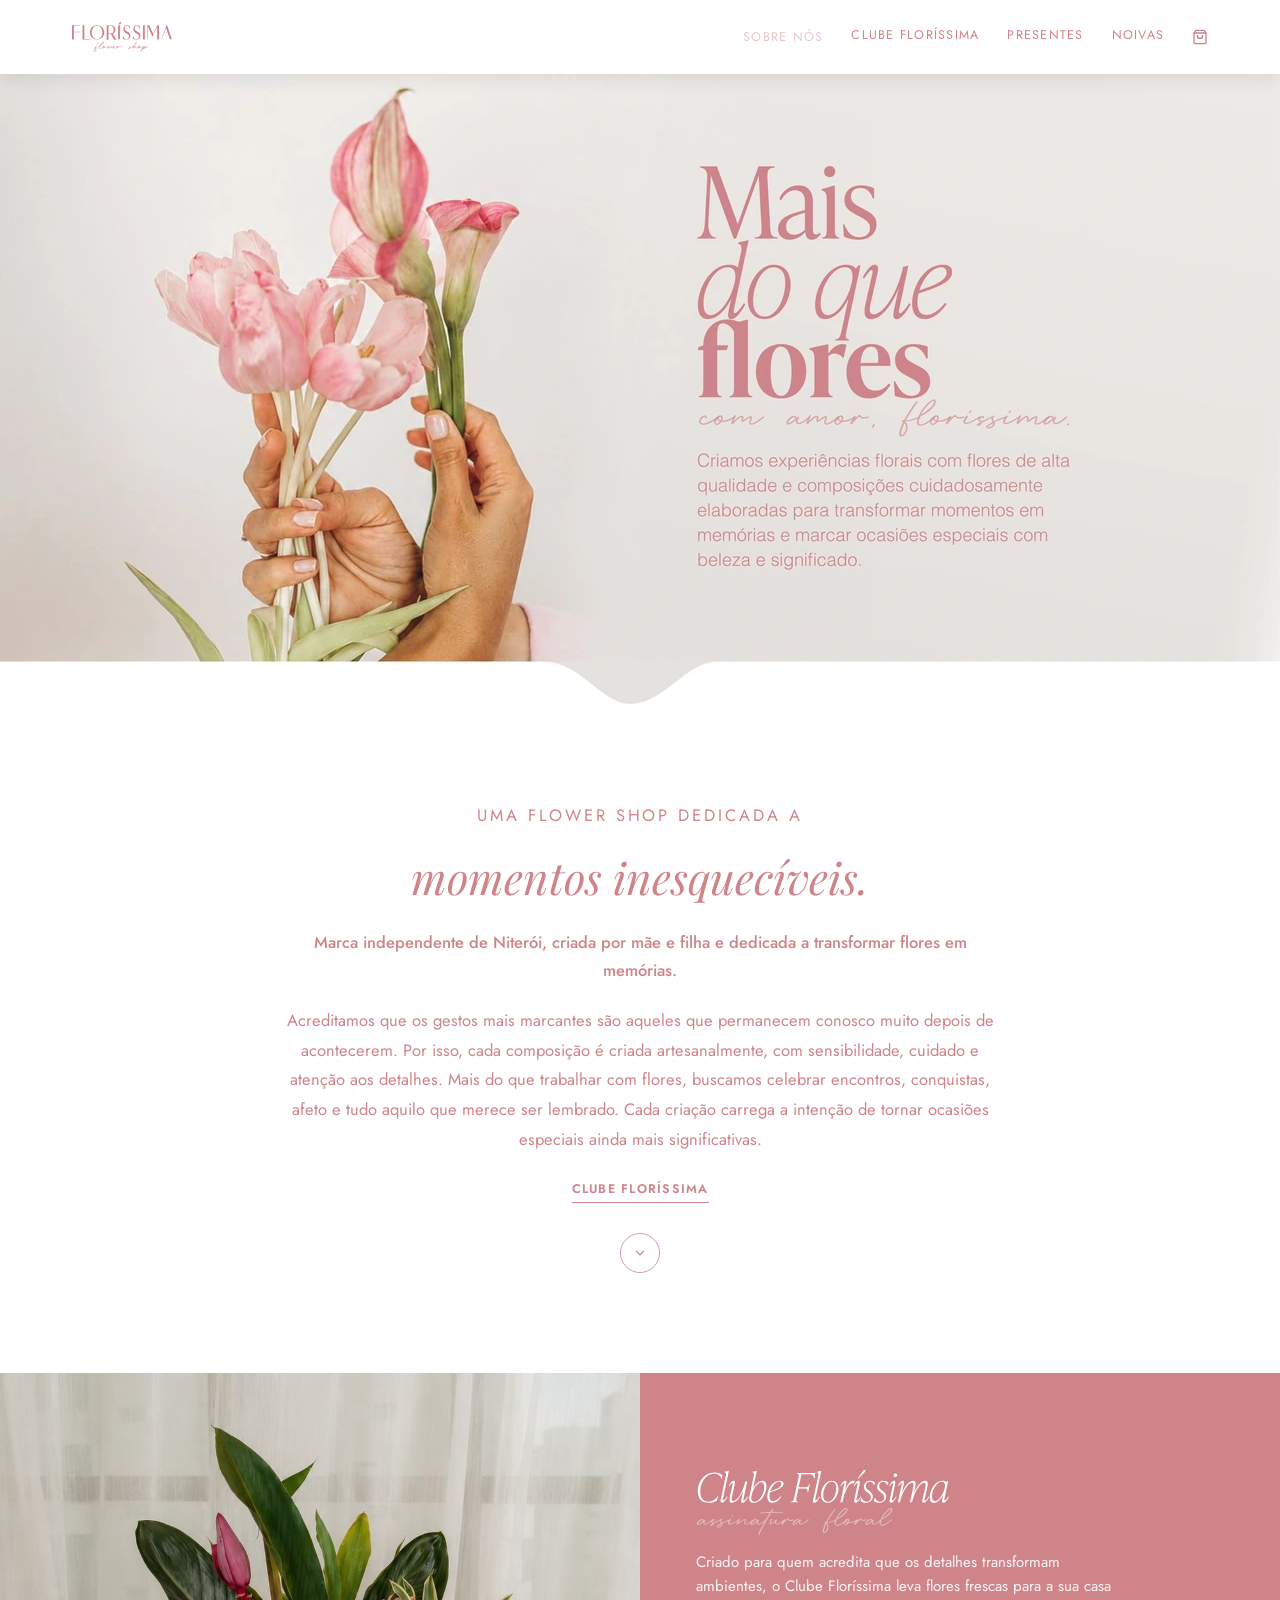
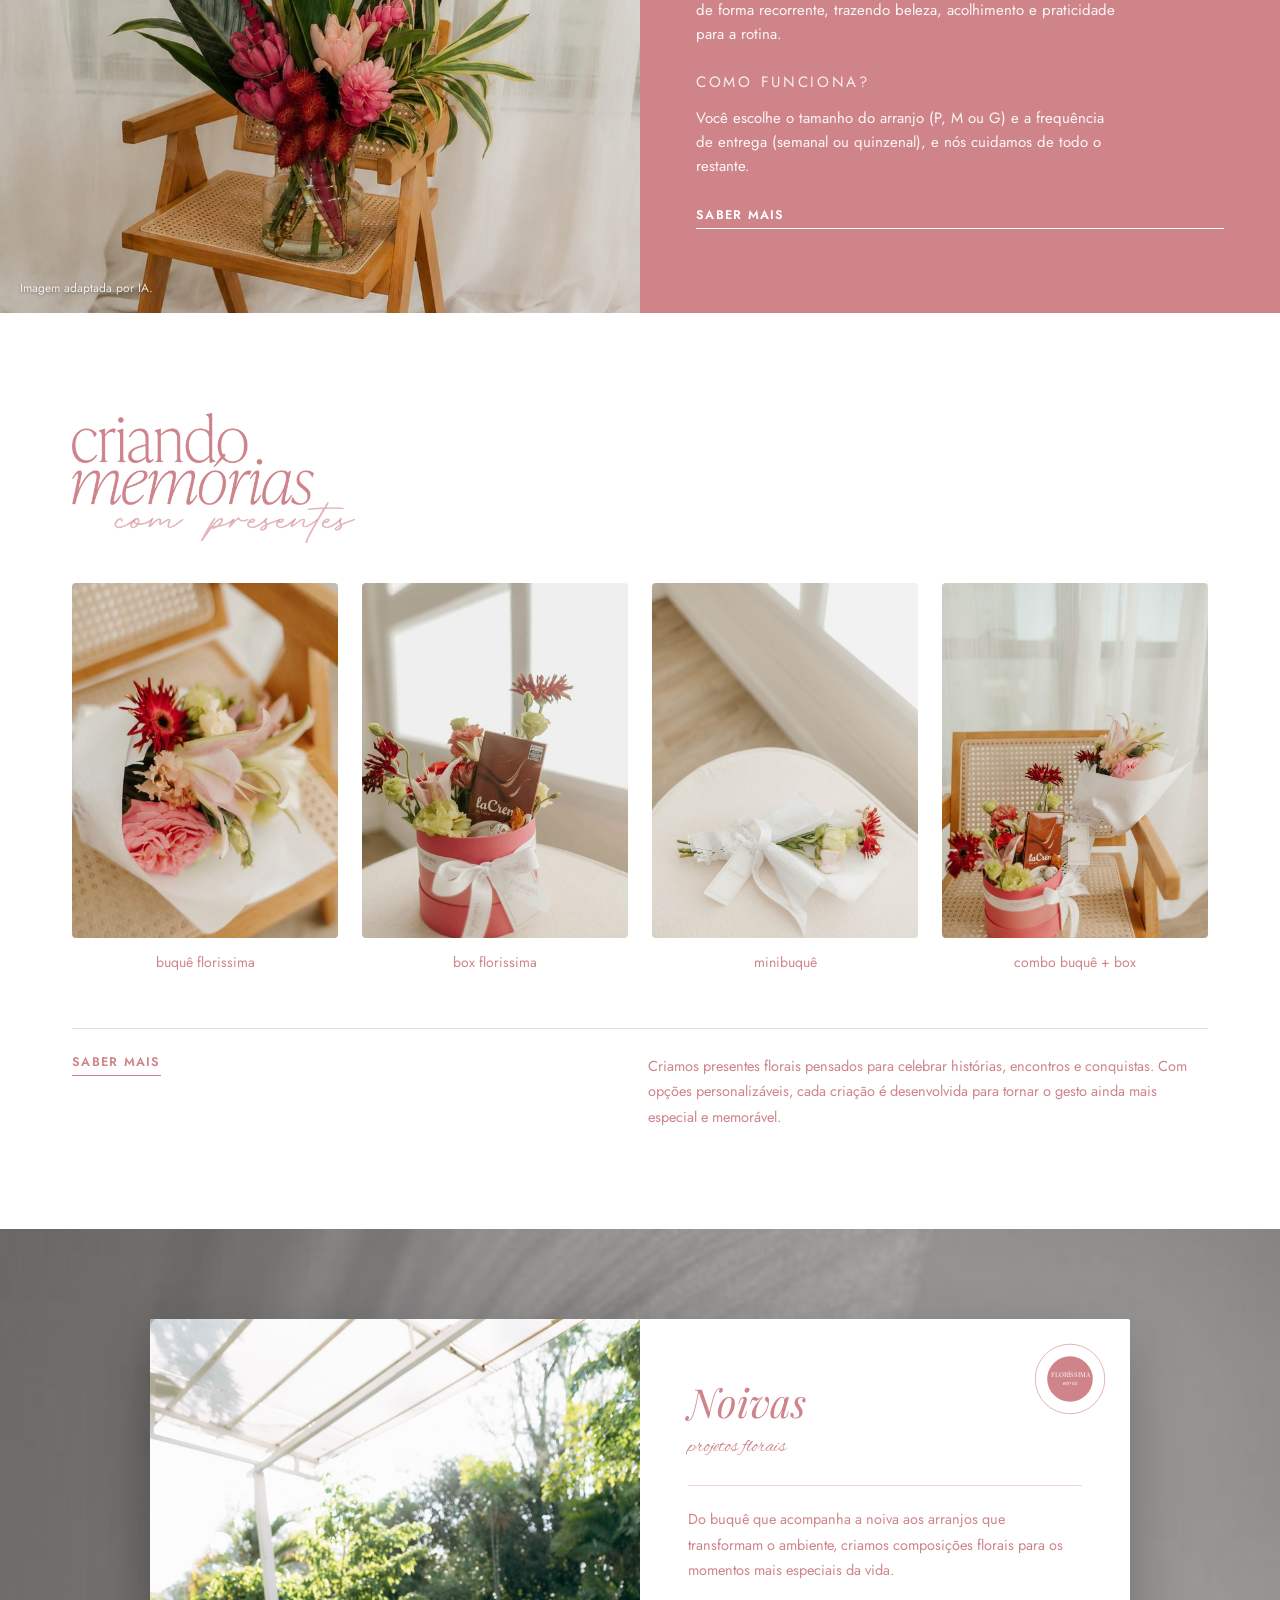
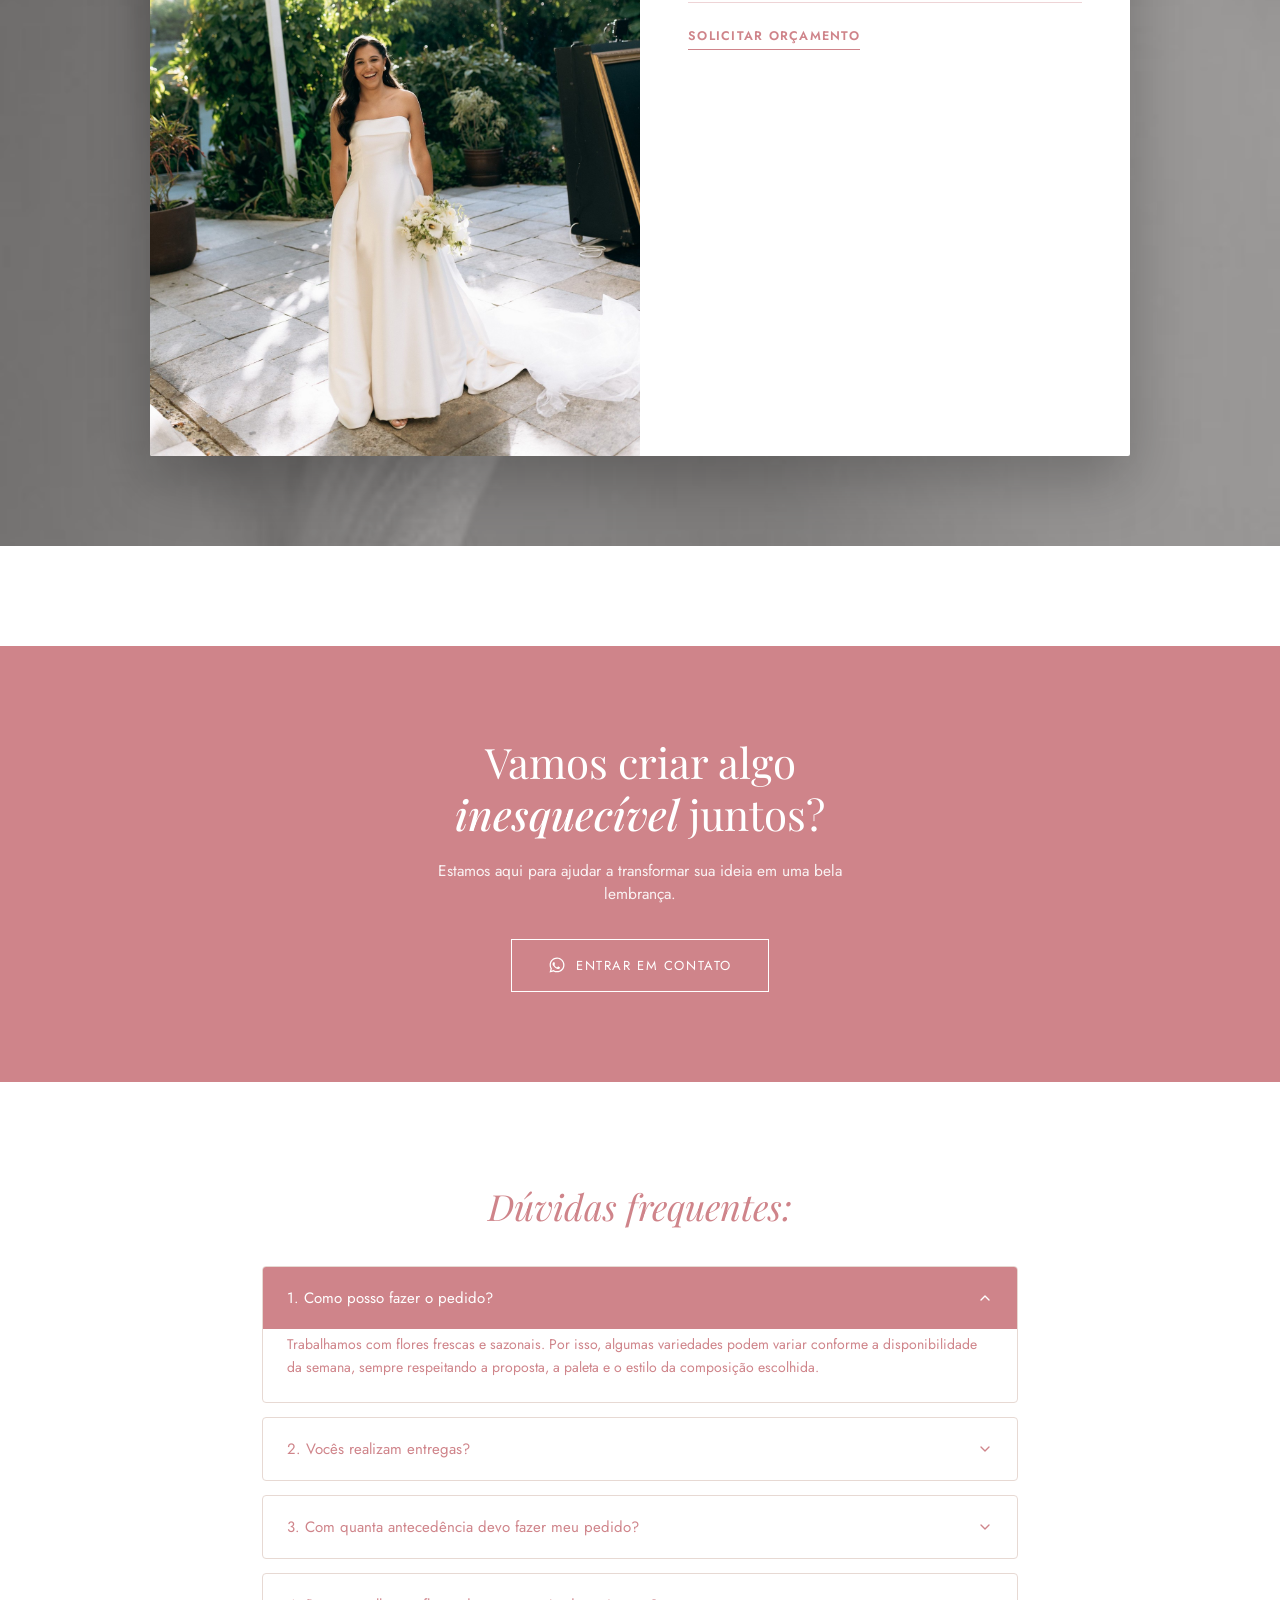
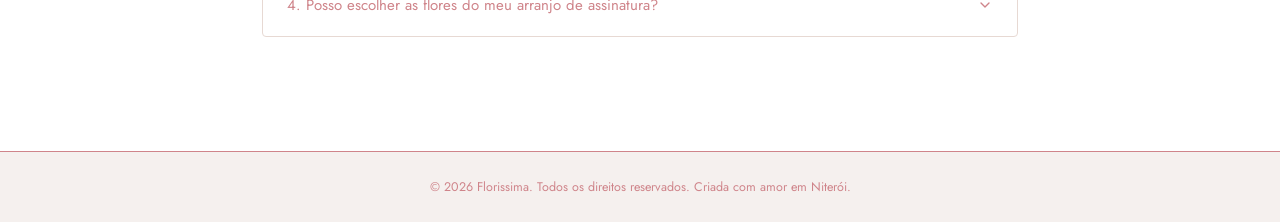
==== index.html @ aac2a4eb "Substitui título "criando memórias com presentes" por imagem Troca o h2 com spans de texto por uma i" ====
<!doctype html>
<html lang="pt-BR">
<head>
<meta charset="UTF-8">
<meta name="viewport" content="width=device-width, initial-scale=1">
<title>Floríssima Flower Shop | Niterói</title>
<meta name="description" content="Floríssima, flower shop de Niterói. Buquês, boxes, assinatura de flores (Clube Floríssima) e projetos florais para noivas.">
<link rel="preconnect" href="https://fonts.googleapis.com">
<link rel="preconnect" href="https://fonts.gstatic.com" crossorigin>
<link href="https://fonts.googleapis.com/css2?family=Playfair+Display:ital,wght@0,400;0,500;0,700;1,400;1,500&family=Alex+Brush&family=Jost:wght@300;400;500;600&display=swap" rel="stylesheet">
<link rel="stylesheet" href="/style.css">
<link rel="preload" as="image" fetchpriority="high" href="/presentes/img/hero-1920.jpg" imagesrcset="/presentes/img/hero-640.webp 640w, /presentes/img/hero-960.webp 960w, /presentes/img/hero-1280.webp 1280w, /presentes/img/hero-1920.webp 1920w, /presentes/img/hero-2560.webp 2560w, /presentes/img/hero-3200.webp 3200w" imagesizes="100vw" type="image/webp">
</head>
<body>

<header class="site">
  <div class="header-inner">
    <a href="/" class="logo">
      <img src="/presentes/img/logo.svg" alt="Floríssima flower shop">
    </a>
    <nav class="main">
      <a href="#" class="disabled" title="Em breve">SOBRE NÓS</a>
      <a href="#clube">CLUBE FLORÍSSIMA</a>
      <a href="/presentes">PRESENTES</a>
      <a href="#noivas">NOIVAS</a>
      <span class="icon bag" aria-hidden="true">
        <svg width="16" height="16" viewBox="0 0 24 24" fill="none" stroke="currentColor" stroke-width="2" stroke-linecap="round" stroke-linejoin="round"><path d="M6 2 3 6v14a2 2 0 0 0 2 2h14a2 2 0 0 0 2-2V6l-3-4Z"/><path d="M3 6h18"/><path d="M16 10a4 4 0 0 1-8 0"/></svg>
      </span>
    </nav>
  </div>
</header>

<section class="hero">
  <picture>
    <source type="image/webp" srcset="/presentes/img/hero-640.webp 640w, /presentes/img/hero-960.webp 960w, /presentes/img/hero-1280.webp 1280w, /presentes/img/hero-1920.webp 1920w, /presentes/img/hero-2560.webp 2560w, /presentes/img/hero-3200.webp 3200w" sizes="100vw">
    <img src="/presentes/img/hero-1920.jpg" srcset="/presentes/img/hero-640.jpg 640w, /presentes/img/hero-960.jpg 960w, /presentes/img/hero-1280.jpg 1280w, /presentes/img/hero-1920.jpg 1920w, /presentes/img/hero-2560.jpg 2560w, /presentes/img/hero-3200.jpg 3200w" sizes="100vw" width="3200" height="1596" fetchpriority="high" alt="Mais do que flores, com amor florissima. Criamos experiências florais com flores de alta qualidade e composições cuidadosamente elaboradas para transformar momentos em memórias e marcar ocasiões especiais com beleza e significado. Mãos segurando um buquê de tulipas e copo-de-leite rosa.">
  </picture>
</section>

<section class="intro">
  <p class="eyebrow">UMA FLOWER SHOP DEDICADA A</p>
  <h2 class="script-heading">momentos inesquecíveis.</h2>
  <p class="lead">Marca independente de Niterói, criada por mãe e filha e dedicada a transformar flores em memórias.</p>
  <p>Acreditamos que os gestos mais marcantes são aqueles que permanecem conosco muito depois de acontecerem. Por isso, cada composição é criada artesanalmente, com sensibilidade, cuidado e atenção aos detalhes. Mais do que trabalhar com flores, buscamos celebrar encontros, conquistas, afeto e tudo aquilo que merece ser lembrado. Cada criação carrega a intenção de tornar ocasiões especiais ainda mais significativas.</p>
  <a href="#clube" class="text-link">CLUBE FLORÍSSIMA</a>
  <a href="#clube" class="scroll-hint" aria-label="Ir para o Clube Floríssima">
    <svg width="14" height="14" viewBox="0 0 24 24" fill="none" stroke="currentColor" stroke-width="2" stroke-linecap="round" stroke-linejoin="round"><path d="M6 9l6 6 6-6"/></svg>
  </a>
</section>

<section class="clube" id="clube">
  <div class="clube-photo">
    <img src="/img/clube-florissima.jpg" alt="Arranjo tropical de flores sobre uma cadeira de madeira, com cortina branca ao fundo">
    <span class="ai-note">Imagem adaptada por IA.</span>
  </div>
  <div class="clube-copy">
    <img class="tag-img" src="/img/assinatura-floral.svg" alt="Clube Floríssima">
    <p>Criado para quem acredita que os detalhes transformam ambientes, o Clube Floríssima leva flores frescas para a sua casa de forma recorrente, trazendo beleza, acolhimento e praticidade para a rotina.</p>

    <p class="eyebrow light">COMO FUNCIONA?</p>
    <p>Você escolhe o tamanho do arranjo (P, M ou G) e a frequência de entrega (semanal ou quinzenal), e nós cuidamos de todo o restante.</p>
    <a class="text-link light" target="_blank" rel="noopener" href="https://wa.me/5521975151898?text=Ol%C3%A1%2C%20quero%20saber%20mais%20sobre%20o%20Clube%20Flor%C3%ADssima.">SABER MAIS</a>
  </div>
</section>

<section class="showcase">
  <img class="showcase-heading-img" src="/img/criando-memorias.png" alt="criando memórias com presentes">

  <div class="showcase-grid">
    <a class="showcase-item" href="/presentes">
      <img src="/presentes/img/buque-florissima.jpg" alt="Buquê florissima sendo entregue de mãos">
      <span>buquê florissima</span>
    </a>
    <a class="showcase-item" href="/presentes">
      <img src="/presentes/img/box-doce-amor.jpg" alt="Box florissima com flores e chocolates Cacau Show">
      <span>box florissima</span>
    </a>
    <a class="showcase-item" href="/presentes">
      <img src="/img/minibuque.jpg" alt="Minibuquê florissima sobre poltrona clara">
      <span>minibuquê</span>
    </a>
    <a class="showcase-item" href="/presentes">
      <img src="/img/combo.jpg" alt="Combo buquê e box florissima sobre cadeira de madeira">
      <span>combo buquê + box</span>
    </a>
  </div>

  <div class="showcase-footer">
    <a class="text-link" href="/presentes">SABER MAIS</a>
    <p>Criamos presentes florais pensados para celebrar histórias, encontros e conquistas. Com opções personalizáveis, cada criação é desenvolvida para tornar o gesto ainda mais especial e memorável.</p>
  </div>
</section>

<section class="noivas" id="noivas">
  <div class="noivas-card">
    <div class="noivas-photo">
      <img src="/img/noiva.jpg" alt="Noiva sorrindo em jardim, segurando buquê branco de flores naturais">
    </div>
    <div class="noivas-copy">
      <span class="noivas-badge" aria-hidden="true">
        <svg viewBox="0 0 120 120" width="72" height="72">
          <circle cx="60" cy="60" r="58" fill="none" stroke="currentColor" stroke-width="1"/>
          <circle cx="60" cy="60" r="38" fill="currentColor"/>
          <text x="60" y="57" text-anchor="middle" font-family="'Playfair Display', serif" font-size="11" fill="#fff">FLORÍSSIMA</text>
          <text x="60" y="70" text-anchor="middle" font-family="'Alex Brush', cursive" font-size="12" fill="#fff">noivas</text>
        </svg>
      </span>
      <h3 class="script-heading">Noivas</h3>
      <p class="script-tag">projetos florais</p>
      <hr>
      <p>Do buquê que acompanha a noiva aos arranjos que transformam o ambiente, criamos composições florais para os momentos mais especiais da vida.</p>
      <hr>
      <a class="text-link" target="_blank" rel="noopener" href="https://wa.me/5521975151898?text=Ol%C3%A1%2C%20gostaria%20de%20solicitar%20um%20or%C3%A7amento%20para%20noivas.">SOLICITAR ORÇAMENTO</a>
    </div>
  </div>
</section>

<section class="cta">
  <h2>Vamos criar algo<br><em>inesquecível</em> juntos?</h2>
  <p>Estamos aqui para ajudar a transformar sua ideia em uma bela lembrança.</p>
  <a class="cta-btn" target="_blank" rel="noopener" href="https://wa.me/5521975151898?text=Ol%C3%A1%2C%20quero%20criar%20algo%20inesquec%C3%ADvel%20com%20a%20Flor%C3%ADssima.">
    <svg width="18" height="18" viewBox="0 0 24 24" fill="currentColor"><path d="M12.04 2C6.58 2 2.13 6.45 2.13 11.91c0 1.75.46 3.45 1.32 4.95L2.05 22l5.25-1.38c1.45.79 3.08 1.21 4.74 1.21h.01c5.46 0 9.91-4.45 9.91-9.91 0-2.65-1.03-5.14-2.9-7.01A9.82 9.82 0 0 0 12.04 2m0 1.67c2.2 0 4.26.86 5.82 2.42a8.2 8.2 0 0 1 2.41 5.82c0 4.54-3.7 8.24-8.24 8.24-1.48 0-2.93-.4-4.2-1.15l-.3-.18-3.12.82.83-3.04-.2-.31a8.18 8.18 0 0 1-1.26-4.38c0-4.54 3.7-8.24 8.26-8.24m-4.5 4.6c-.16 0-.42.06-.64.3-.22.25-.85.83-.85 2.02s.87 2.35 1 2.5c.12.17 1.7 2.6 4.13 3.64.58.25 1.03.4 1.38.51.58.19 1.11.16 1.53.1.47-.07 1.44-.59 1.64-1.16.2-.57.2-1.06.14-1.16-.06-.1-.22-.16-.47-.28-.25-.13-1.44-.71-1.66-.79-.22-.08-.39-.13-.55.13-.16.25-.63.79-.77.95-.14.17-.28.19-.53.06-.25-.13-1.05-.39-1.99-1.24-.74-.65-1.23-1.46-1.38-1.71-.14-.25-.02-.38.11-.51.11-.11.25-.29.37-.43.12-.15.16-.25.25-.42.08-.16.04-.31-.02-.43-.06-.13-.55-1.36-.76-1.86-.2-.48-.4-.42-.55-.42Z"/></svg>
    ENTRAR EM CONTATO
  </a>
</section>

<section class="faq">
  <h2 class="script-heading">Dúvidas frequentes:</h2>

  <details class="faq-item" open>
    <summary>
      <span>1. Como posso fazer o pedido?</span>
      <svg class="chev" width="16" height="16" viewBox="0 0 24 24" fill="none" stroke="currentColor" stroke-width="2" stroke-linecap="round" stroke-linejoin="round"><path d="M6 9l6 6 6-6"/></svg>
    </summary>
    <p>Trabalhamos com flores frescas e sazonais. Por isso, algumas variedades podem variar conforme a disponibilidade da semana, sempre respeitando a proposta, a paleta e o estilo da composição escolhida.</p>
  </details>

  <details class="faq-item">
    <summary>
      <span>2. Vocês realizam entregas?</span>
      <svg class="chev" width="16" height="16" viewBox="0 0 24 24" fill="none" stroke="currentColor" stroke-width="2" stroke-linecap="round" stroke-linejoin="round"><path d="M6 9l6 6 6-6"/></svg>
    </summary>
    <p>Resposta em breve — fala com a gente pelo WhatsApp que já te ajudamos com isso.</p>
  </details>

  <details class="faq-item">
    <summary>
      <span>3. Com quanta antecedência devo fazer meu pedido?</span>
      <svg class="chev" width="16" height="16" viewBox="0 0 24 24" fill="none" stroke="currentColor" stroke-width="2" stroke-linecap="round" stroke-linejoin="round"><path d="M6 9l6 6 6-6"/></svg>
    </summary>
    <p>Resposta em breve — fala com a gente pelo WhatsApp que já te ajudamos com isso.</p>
  </details>

  <details class="faq-item">
    <summary>
      <span>4. Posso escolher as flores do meu arranjo de assinatura?</span>
      <svg class="chev" width="16" height="16" viewBox="0 0 24 24" fill="none" stroke="currentColor" stroke-width="2" stroke-linecap="round" stroke-linejoin="round"><path d="M6 9l6 6 6-6"/></svg>
    </summary>
    <p>Resposta em breve — fala com a gente pelo WhatsApp que já te ajudamos com isso.</p>
  </details>
</section>

<footer class="site">
  © 2026 Florissima. Todos os direitos reservados. Criada com amor em Niterói.
</footer>

</body>
</html>
---- style.css ----
/* Florissima — home */

:root {
  --rose: #cf848a;
  --rose-dark: #cf848a;
  --rose-soft: #d99aa9;
  --cream: #ffffff;
  --cream-deep: #f5f0ee;
  --ink: #cf848a;
  --line: #e7d9d3;
  --maxw: 1200px;
  --hero-bg: #ffffff;
}

* { box-sizing: border-box; }

html { scroll-behavior: smooth; }

body {
  margin: 0;
  font-family: "Jost", "Poppins", sans-serif;
  color: var(--ink);
  background: var(--cream);
  -webkit-font-smoothing: antialiased;
}

img { max-width: 100%; display: block; }

a { text-decoration: none; color: inherit; }

hr {
  border: none;
  border-top: 1px solid currentColor;
  opacity: 0.35;
  margin: 20px 0;
}

.wrap {
  max-width: var(--maxw);
  margin: 0 auto;
  padding: 0 32px;
}

/* Header */

header.site {
  position: relative;
  z-index: 10;
  width: 100%;
  background: var(--cream);
  box-shadow: 0 6px 16px rgba(0, 0, 0, 0.08);
}

.header-inner {
  display: flex;
  align-items: center;
  justify-content: space-between;
  padding: 22px 32px;
  max-width: var(--maxw);
  margin: 0 auto;
}

.logo {
  display: block;
  line-height: 0;
}
.logo img {
  width: 100px;
  height: auto;
  display: block;
  transition: transform 0.25s ease;
}

.logo:hover img {
  transform: scale(1.06);
}

nav.main {
  display: flex;
  align-items: center;
  gap: 28px;
  font-size: 12.5px;
  letter-spacing: 0.1em;
  color: var(--rose);
}

nav.main a:not(.disabled) {
  position: relative;
  padding-bottom: 4px;
}

nav.main a:not(.disabled)::after {
  content: "";
  position: absolute;
  left: 0;
  bottom: 0;
  width: 100%;
  height: 1px;
  background: currentColor;
  transform: scaleX(0);
  transform-origin: right;
  transition: transform 0.3s ease;
}

nav.main a:not(.disabled):hover::after {
  transform: scaleX(1);
  transform-origin: left;
}

nav.main a.disabled {
  color: var(--rose);
  opacity: 0.45;
  cursor: default;
  position: relative;
}

nav.main .icon.bag {
  color: var(--rose);
  display: inline-flex;
  transition: transform 0.25s ease;
}

nav.main:hover .icon.bag {
  transform: translateY(-2px);
}

/* Hero */

.hero {
  width: 100%;
  background: var(--hero-bg);
}

.hero picture {
  display: block;
}

.hero img {
  width: 100%;
  height: auto;
  display: block;
}

/* Shared type helpers */

.script-heading {
  font-family: "Playfair Display", serif;
  font-style: italic;
  font-weight: 400;
  color: var(--rose-dark);
  margin: 0;
}

.script-tag {
  font-family: "Alex Brush", cursive;
  color: var(--rose-soft);
  font-weight: 400;
}

.eyebrow {
  font-size: 12px;
  line-height: 1.1;
  letter-spacing: 0.18em;
  color: var(--rose);
  margin: 0 0 6px;
}

.eyebrow.light { color: #fff; opacity: 0.85; }

.text-link {
  display: inline-block;
  font-size: 12.5px;
  font-weight: 600;
  letter-spacing: 0.1em;
  color: var(--rose);
  border-bottom: 1px solid currentColor;
  padding-bottom: 4px;
  transition: opacity 0.2s ease;
}

.text-link:hover { opacity: 0.65; }

.text-link.light { color: #fff; }

/* Intro */

.intro {
  text-align: center;
  max-width: 780px;
  margin: 90px auto 0;
  padding: 0 32px;
}

.intro .script-heading {
  font-size: 44px;
  margin-bottom: 22px;
}

.intro .lead {
  font-size: 16.5px;
  font-weight: 500;
  line-height: 1.7;
  color: var(--ink);
  margin: 0 0 22px;
}

.intro p {
  font-size: 16.5px;
  line-height: 1.8;
  color: var(--ink);
  margin: 0 0 16px;
}

.intro .text-link {
  margin-top: 10px;
}

.scroll-hint {
  width: 40px;
  height: 40px;
  border-radius: 50%;
  border: 1.4px solid var(--rose-soft);
  display: flex;
  align-items: center;
  justify-content: center;
  margin: 30px auto 0;
  color: var(--rose);
  font-size: 16px;
  cursor: pointer;
  transition: background 0.25s ease, color 0.25s ease, border-color 0.25s ease;
  animation: scroll-hint-bounce 2s ease-in-out infinite;
}

.scroll-hint:hover {
  background: var(--rose);
  border-color: var(--rose);
  color: #fff;
  animation-play-state: paused;
}

@keyframes scroll-hint-bounce {
  0%, 100% { transform: translateY(0); }
  50% { transform: translateY(8px); }
}

/* Clube Floríssima */

.clube {
  display: grid;
  grid-template-columns: 1fr 1fr;
  margin-top: 100px;
}

.clube-photo {
  position: relative;
  height: 540px;
}

.clube-photo img {
  width: 100%;
  height: 100%;
  object-fit: cover;
}

.clube-photo .ai-note {
  position: absolute;
  left: 20px;
  bottom: 16px;
  color: #fff;
  font-size: 12px;
  opacity: 0.85;
  text-shadow: 0 1px 3px rgba(0, 0, 0, 0.4);
}

.clube-copy {
  background: var(--rose);
  color: #fff;
  padding: 30px 56px;
  display: flex;
  flex-direction: column;
  justify-content: center;
}

.clube-copy .script-heading {
  color: #fff;
  font-size: 26px;
}

.clube-copy .script-tag {
  color: rgba(255, 255, 255, 0.75);
  font-size: 14px;
  display: block;
  margin: 2px 0 10px;
}

.clube-copy .tag-img {
  height: 80px;
  width: auto;
  align-self: flex-start;
  margin: 0 0 12px;
}

.clube-copy p {
  font-size: 15px;
  line-height: 1.6;
  margin: 0 0 12px;
  max-width: 420px;
  color: rgba(255, 255, 255, 0.92);
}

.clube-copy .eyebrow.light {
  margin-top: 12px;
}

.clube-copy .text-link.light {
  margin-top: 16px;
}

/* Showcase */

.showcase {
  max-width: var(--maxw);
  margin: 100px auto 0;
  padding: 0 32px;
}

.showcase-heading-img {
  height: 130px;
  width: auto;
  margin: 0 0 40px;
}

.showcase-grid {
  display: grid;
  grid-template-columns: repeat(4, 1fr);
  gap: 24px;
}

.showcase-item img {
  width: 100%;
  aspect-ratio: 3 / 4;
  object-fit: cover;
  border-radius: 4px;
  transition: transform 0.3s ease;
}

.showcase-item:hover img {
  transform: scale(1.03);
}

.showcase-item span {
  display: block;
  margin-top: 14px;
  font-size: 14px;
  color: var(--ink);
  text-align: center;
}

.showcase-footer {
  display: flex;
  flex-wrap: wrap;
  align-items: flex-start;
  justify-content: space-between;
  gap: 24px;
  margin-top: 56px;
  padding-top: 24px;
  border-top: 1px solid var(--line);
}

.showcase-footer p {
  flex: 1 1 420px;
  max-width: 560px;
  font-size: 14.5px;
  line-height: 1.75;
  color: var(--ink);
  margin: 0;
}

/* Noivas */

.noivas {
  position: relative;
  margin-top: 100px;
  padding: 90px 32px;
  background: #b9b9b9 url("/img/noivas-bg.jpg") center / cover no-repeat;
}

.noivas::before {
  content: "";
  position: absolute;
  inset: 0;
  background: rgba(120, 116, 114, 0.45);
}

.noivas-card {
  position: relative;
  max-width: 980px;
  margin: 0 auto;
  background: #fff;
  box-shadow: 0 24px 60px rgba(0, 0, 0, 0.25);
  display: grid;
  grid-template-columns: 1fr 1fr;
  border-radius: 2px;
  overflow: hidden;
}

.noivas-photo img {
  width: 100%;
  height: 100%;
  object-fit: cover;
}

.noivas-copy {
  position: relative;
  padding: 56px 48px;
}

.noivas-badge {
  position: absolute;
  top: 24px;
  right: 24px;
  color: var(--rose);
}

.noivas-copy .script-heading {
  font-size: 40px;
}

.noivas-copy .script-tag {
  font-size: 20px;
  display: block;
  margin-top: 2px;
}

.noivas-copy p {
  font-size: 14.5px;
  line-height: 1.75;
  color: var(--ink);
  margin: 0;
}

/* CTA */

.cta {
  background: var(--rose);
  color: #fff;
  text-align: center;
  padding: 90px 32px;
  margin-top: 100px;
}

.cta h2 {
  font-family: "Playfair Display", serif;
  font-weight: 400;
  font-size: 42px;
  line-height: 1.25;
  margin: 0 0 18px;
}

.cta h2 em {
  font-style: italic;
  font-weight: 500;
}

.cta p {
  font-size: 15.5px;
  margin: 0 auto 34px;
  max-width: 480px;
  opacity: 0.9;
}

.cta-btn {
  display: inline-flex;
  align-items: center;
  gap: 10px;
  border: 1.4px solid #fff;
  padding: 16px 36px;
  font-size: 13px;
  letter-spacing: 0.12em;
  color: #fff;
  transition: background 0.25s ease, color 0.25s ease;
}

.cta-btn:hover {
  background: #fff;
  color: var(--rose);
}

/* FAQ */

.faq {
  max-width: 820px;
  margin: 100px auto 0;
  padding: 0 32px 100px;
}

.faq > .script-heading {
  text-align: center;
  font-size: 36px;
  margin-bottom: 36px;
}

.faq-item {
  border: 1px solid var(--line);
  border-radius: 4px;
  margin-bottom: 14px;
  overflow: hidden;
}

.faq-item summary {
  list-style: none;
  cursor: pointer;
  display: flex;
  align-items: center;
  justify-content: space-between;
  padding: 20px 24px;
  font-size: 15px;
  color: var(--ink);
  transition: background 0.2s ease, color 0.2s ease;
}

.faq-item summary::-webkit-details-marker { display: none; }

.faq-item summary .chev { transition: transform 0.25s ease; flex-shrink: 0; margin-left: 16px; }

.faq-item[open] summary .chev { transform: rotate(180deg); }

.faq-item[open] summary {
  background: var(--rose);
  color: #fff;
}

.faq-item p {
  margin: 0;
  padding: 4px 24px 22px;
  font-size: 14px;
  line-height: 1.7;
  color: var(--ink);
}

/* Footer */

footer.site {
  background: var(--cream-deep);
  text-align: center;
  padding: 26px 20px;
  font-size: 12.5px;
  color: var(--ink);
  border-top: 1px solid var(--rose);
}

/* Responsive */

@media (max-width: 900px) {
  .clube { grid-template-columns: 1fr; }
  .clube-photo { height: 300px; }
  .clube-copy { padding: 48px 32px; }
  .showcase-grid { grid-template-columns: repeat(2, 1fr); }
  .noivas-card { grid-template-columns: 1fr; }
  .noivas-photo { min-height: 320px; }
}

@media (max-width: 560px) {
  .header-inner { flex-direction: column; align-items: center; padding: 16px 20px; gap: 12px; }
  nav.main { justify-content: center; flex-wrap: wrap; gap: 10px 16px; font-size: 10.5px; }
  .intro { margin-top: 60px; }
  .intro .script-heading { font-size: 32px; }
  .clube-copy { padding: 40px 24px; }
  .showcase { margin-top: 70px; }
  .showcase-heading-img { height: 90px; }
  .noivas { padding: 60px 16px; }
  .noivas-copy { padding: 40px 28px; }
  .cta { padding: 60px 24px; }
  .cta h2 { font-size: 30px; }
  .faq { margin-top: 70px; }
}
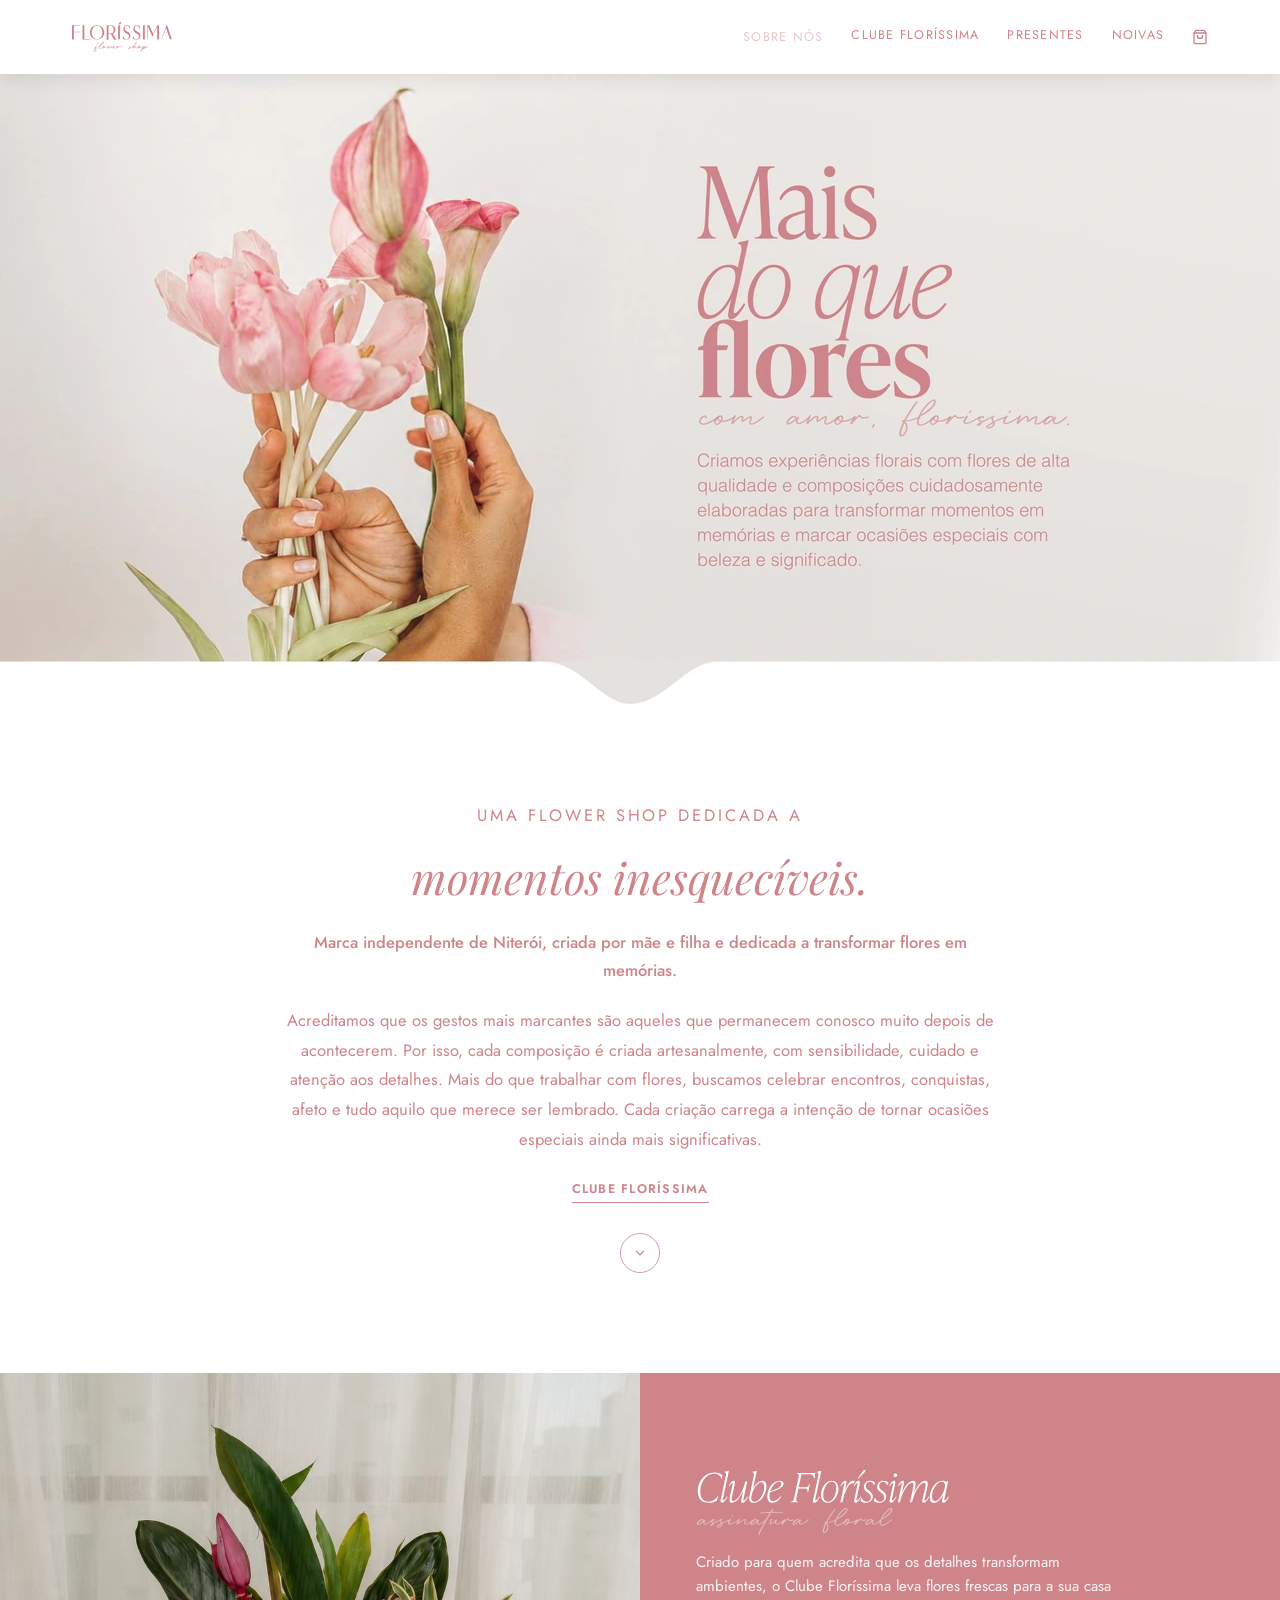
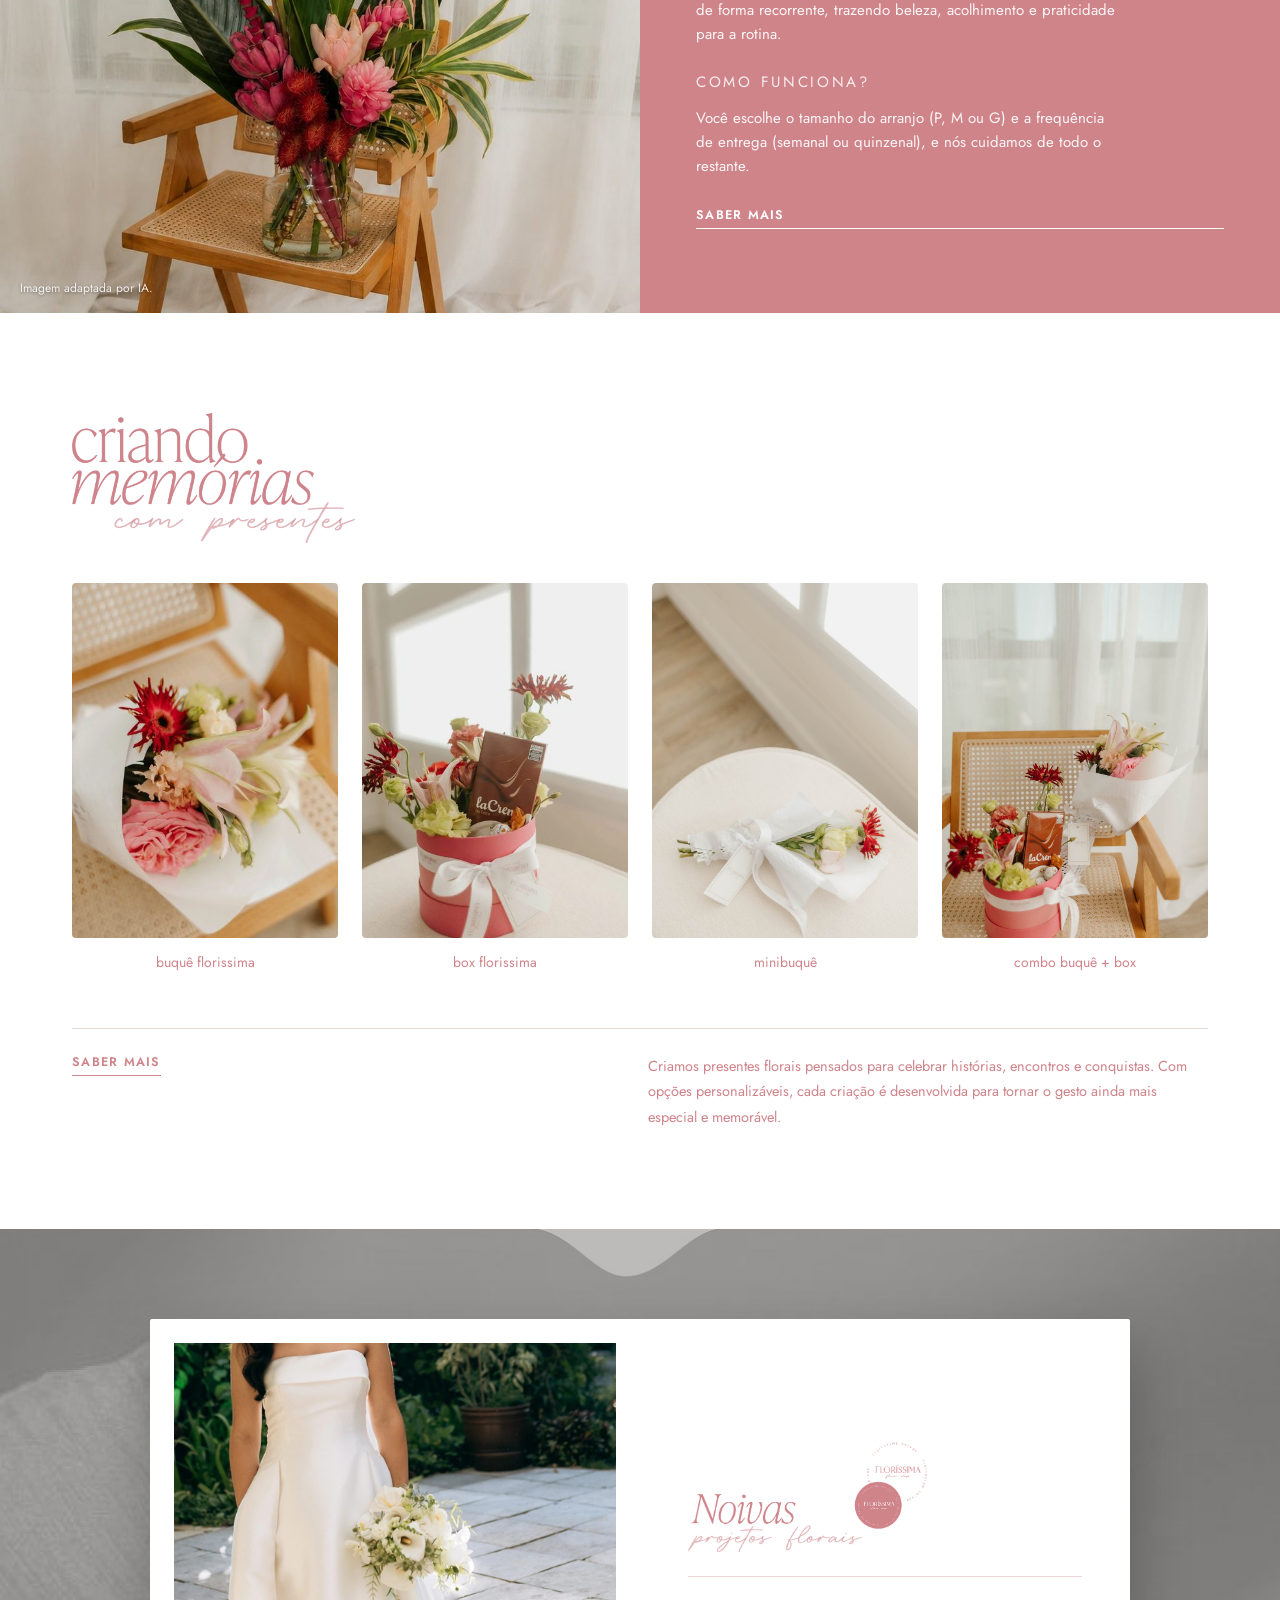
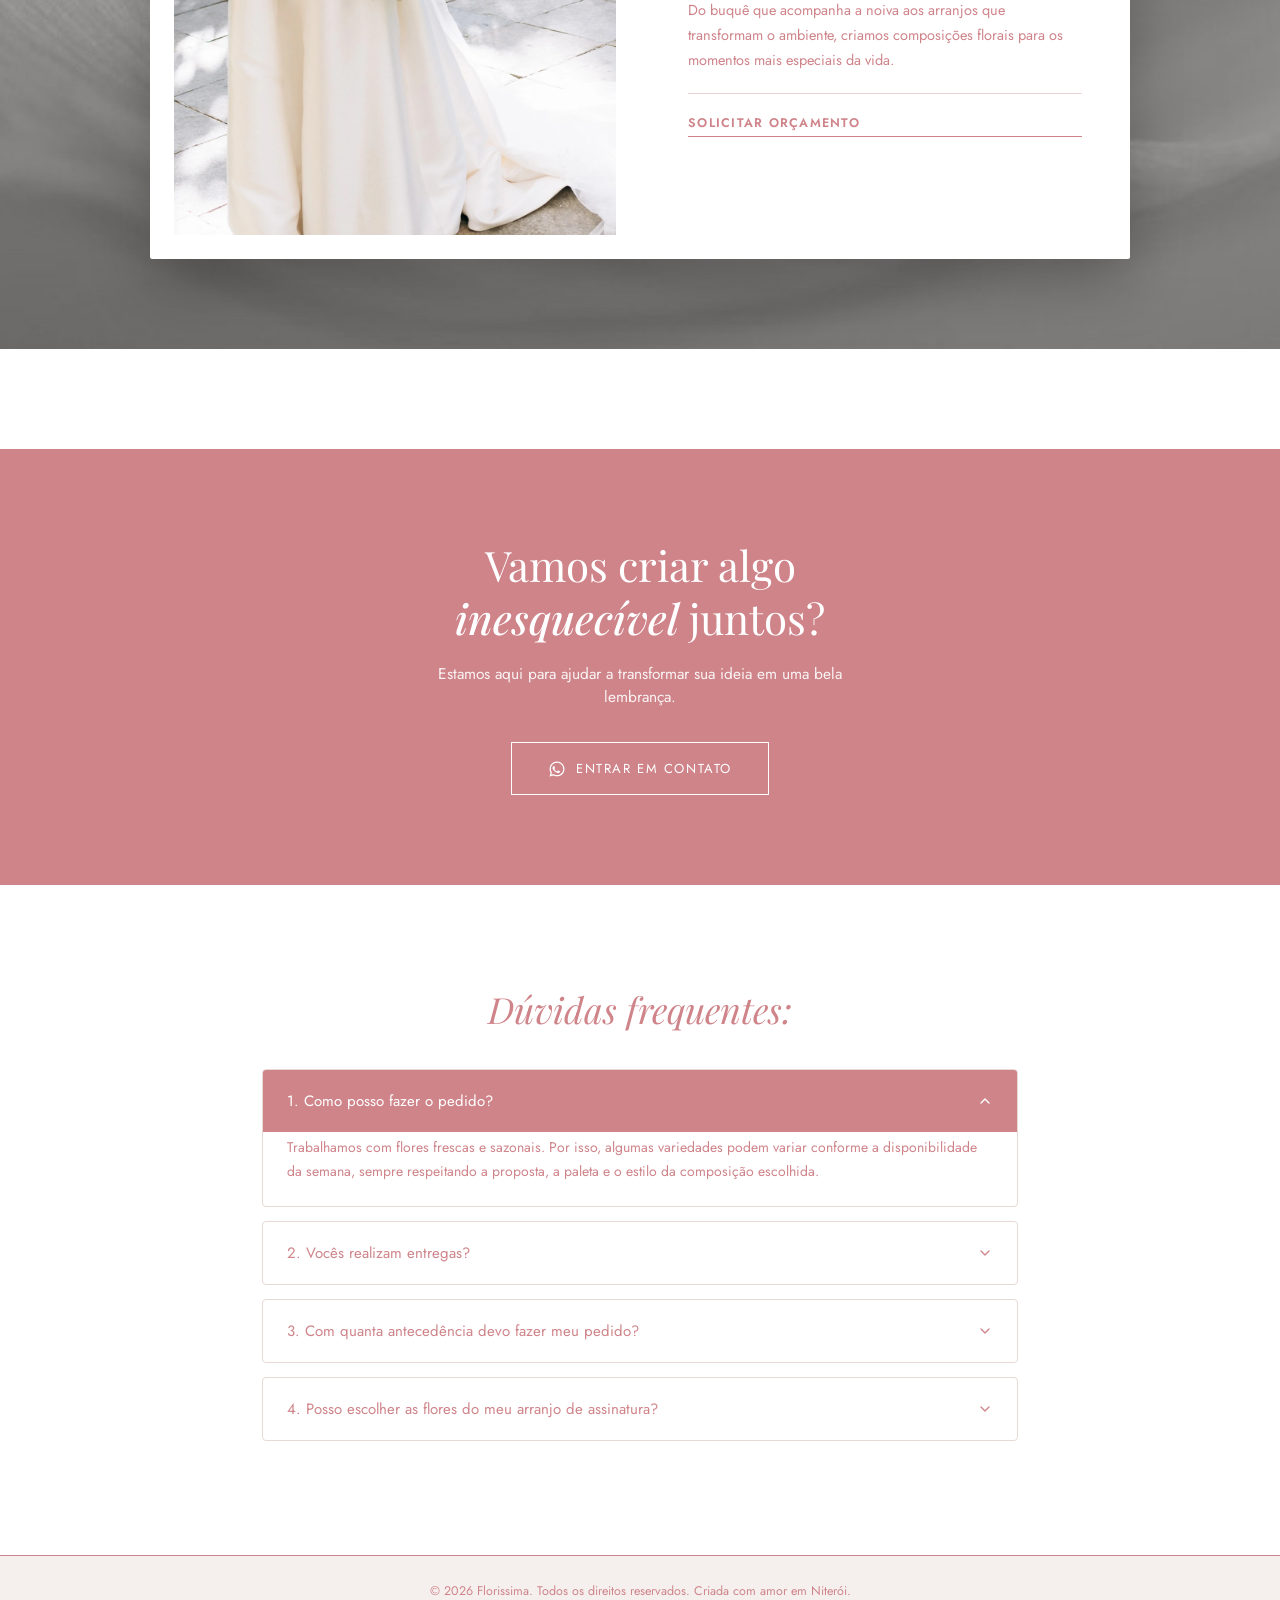
==== commit 8c68bf75: "Substitui título "Noivas" e selo por imagem única na seção Noivas Junta o texto "Noivas / projetos f" ====
--- a/index.html
+++ b/index.html
@@ -97,16 +97,7 @@
       <img src="/img/noiva.jpg" alt="Noiva sorrindo em jardim, segurando buquê branco de flores naturais">
     </div>
     <div class="noivas-copy">
-      <span class="noivas-badge" aria-hidden="true">
-        <svg viewBox="0 0 120 120" width="72" height="72">
-          <circle cx="60" cy="60" r="58" fill="none" stroke="currentColor" stroke-width="1"/>
-          <circle cx="60" cy="60" r="38" fill="currentColor"/>
-          <text x="60" y="57" text-anchor="middle" font-family="'Playfair Display', serif" font-size="11" fill="#fff">FLORÍSSIMA</text>
-          <text x="60" y="70" text-anchor="middle" font-family="'Alex Brush', cursive" font-size="12" fill="#fff">noivas</text>
-        </svg>
-      </span>
-      <h3 class="script-heading">Noivas</h3>
-      <p class="script-tag">projetos florais</p>
+      <img class="noivas-title-img" src="/img/noivas-titulo.png" alt="Floríssima Noivas — projetos florais">
       <hr>
       <p>Do buquê que acompanha a noiva aos arranjos que transformam o ambiente, criamos composições florais para os momentos mais especiais da vida.</p>
       <hr>
--- a/style.css
+++ b/style.css
@@ -395,6 +395,7 @@
 .noivas-card {
   position: relative;
   max-width: 980px;
+  height: 540px;
   margin: 0 auto;
   background: #fff;
   box-shadow: 0 24px 60px rgba(0, 0, 0, 0.25);
@@ -404,6 +405,12 @@
   overflow: hidden;
 }
 
+.noivas-photo {
+  padding: 24px;
+  min-height: 0;
+  overflow: hidden;
+}
+
 .noivas-photo img {
   width: 100%;
   height: 100%;
@@ -413,23 +420,16 @@
 .noivas-copy {
   position: relative;
   padding: 56px 48px;
-}
-
-.noivas-badge {
-  position: absolute;
-  top: 24px;
-  right: 24px;
-  color: var(--rose);
-}
-
-.noivas-copy .script-heading {
-  font-size: 40px;
-}
-
-.noivas-copy .script-tag {
-  font-size: 20px;
-  display: block;
-  margin-top: 2px;
+  display: flex;
+  flex-direction: column;
+  justify-content: center;
+}
+
+.noivas-title-img {
+  height: 110px;
+  width: auto;
+  align-self: flex-start;
+  margin: 0 0 4px;
 }
 
 .noivas-copy p {
@@ -556,7 +556,7 @@
   .clube-photo { height: 300px; }
   .clube-copy { padding: 48px 32px; }
   .showcase-grid { grid-template-columns: repeat(2, 1fr); }
-  .noivas-card { grid-template-columns: 1fr; }
+  .noivas-card { grid-template-columns: 1fr; height: auto; }
   .noivas-photo { min-height: 320px; }
 }
 
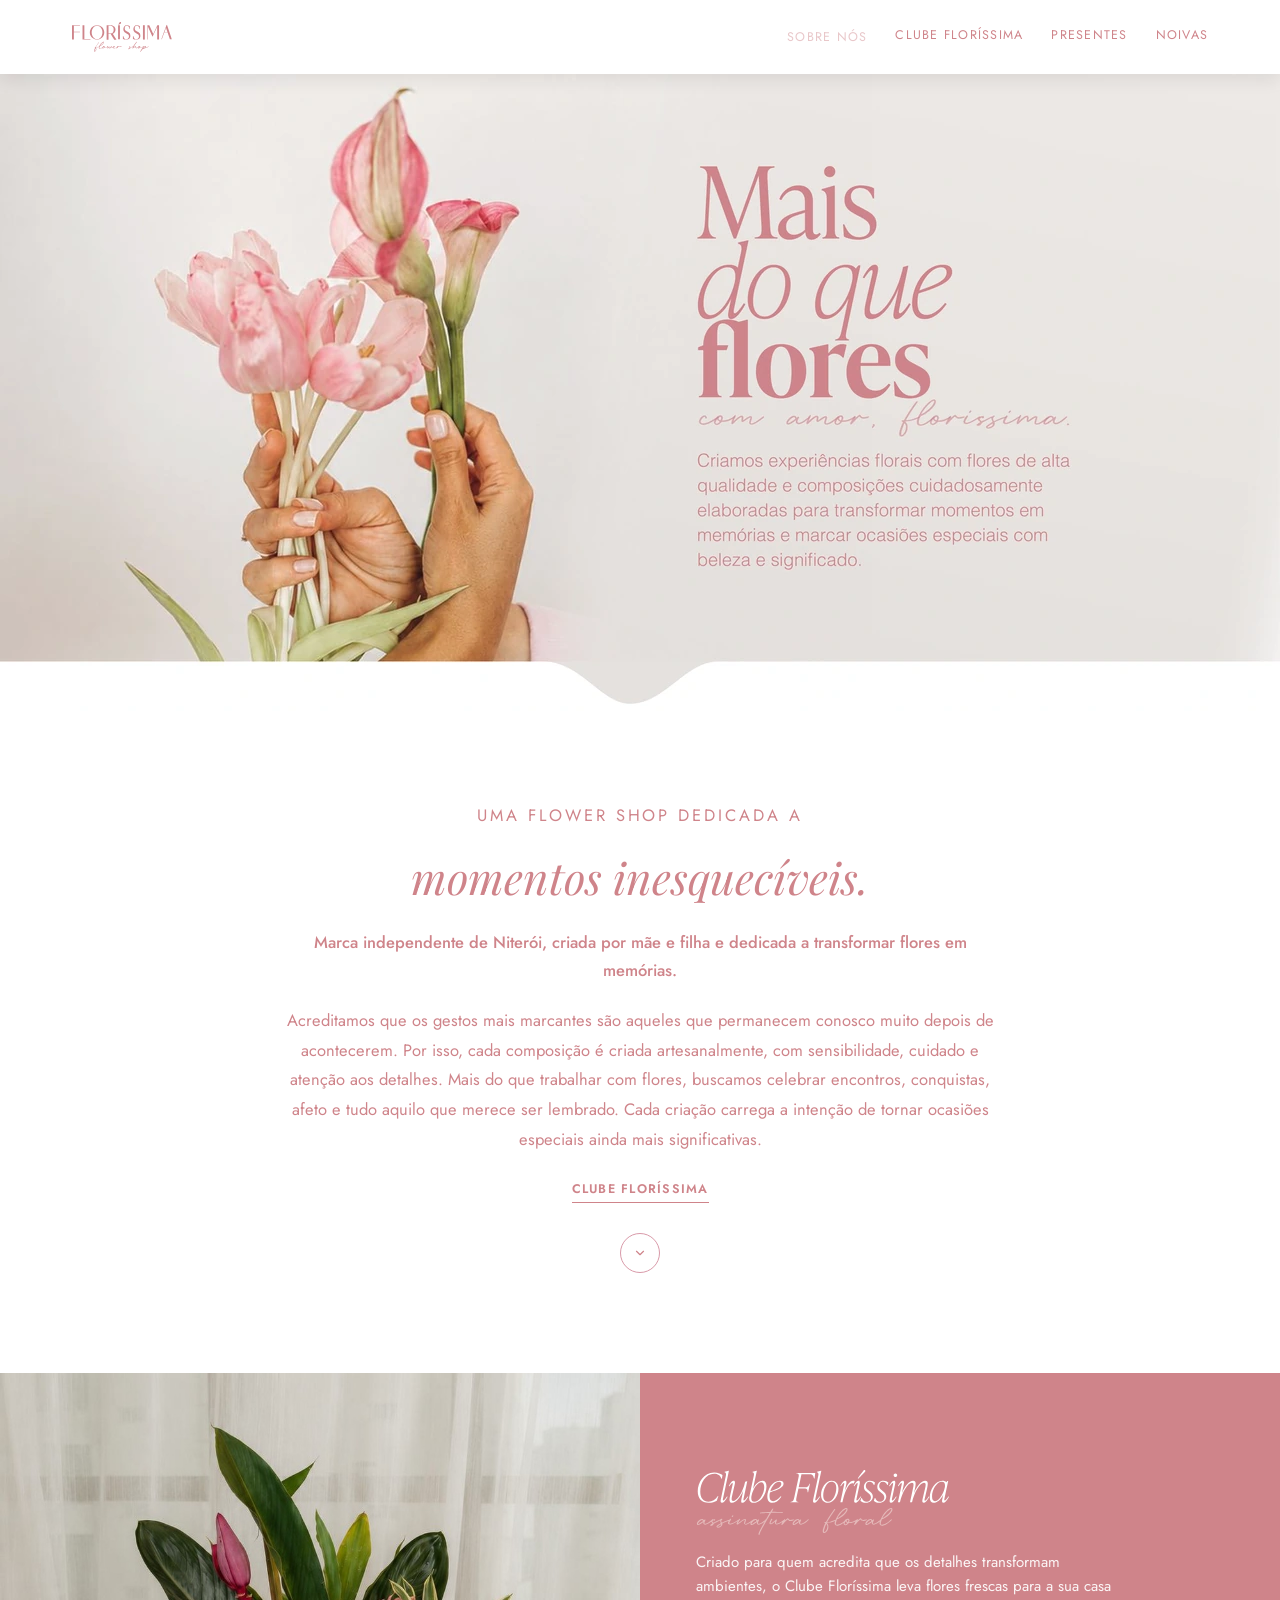
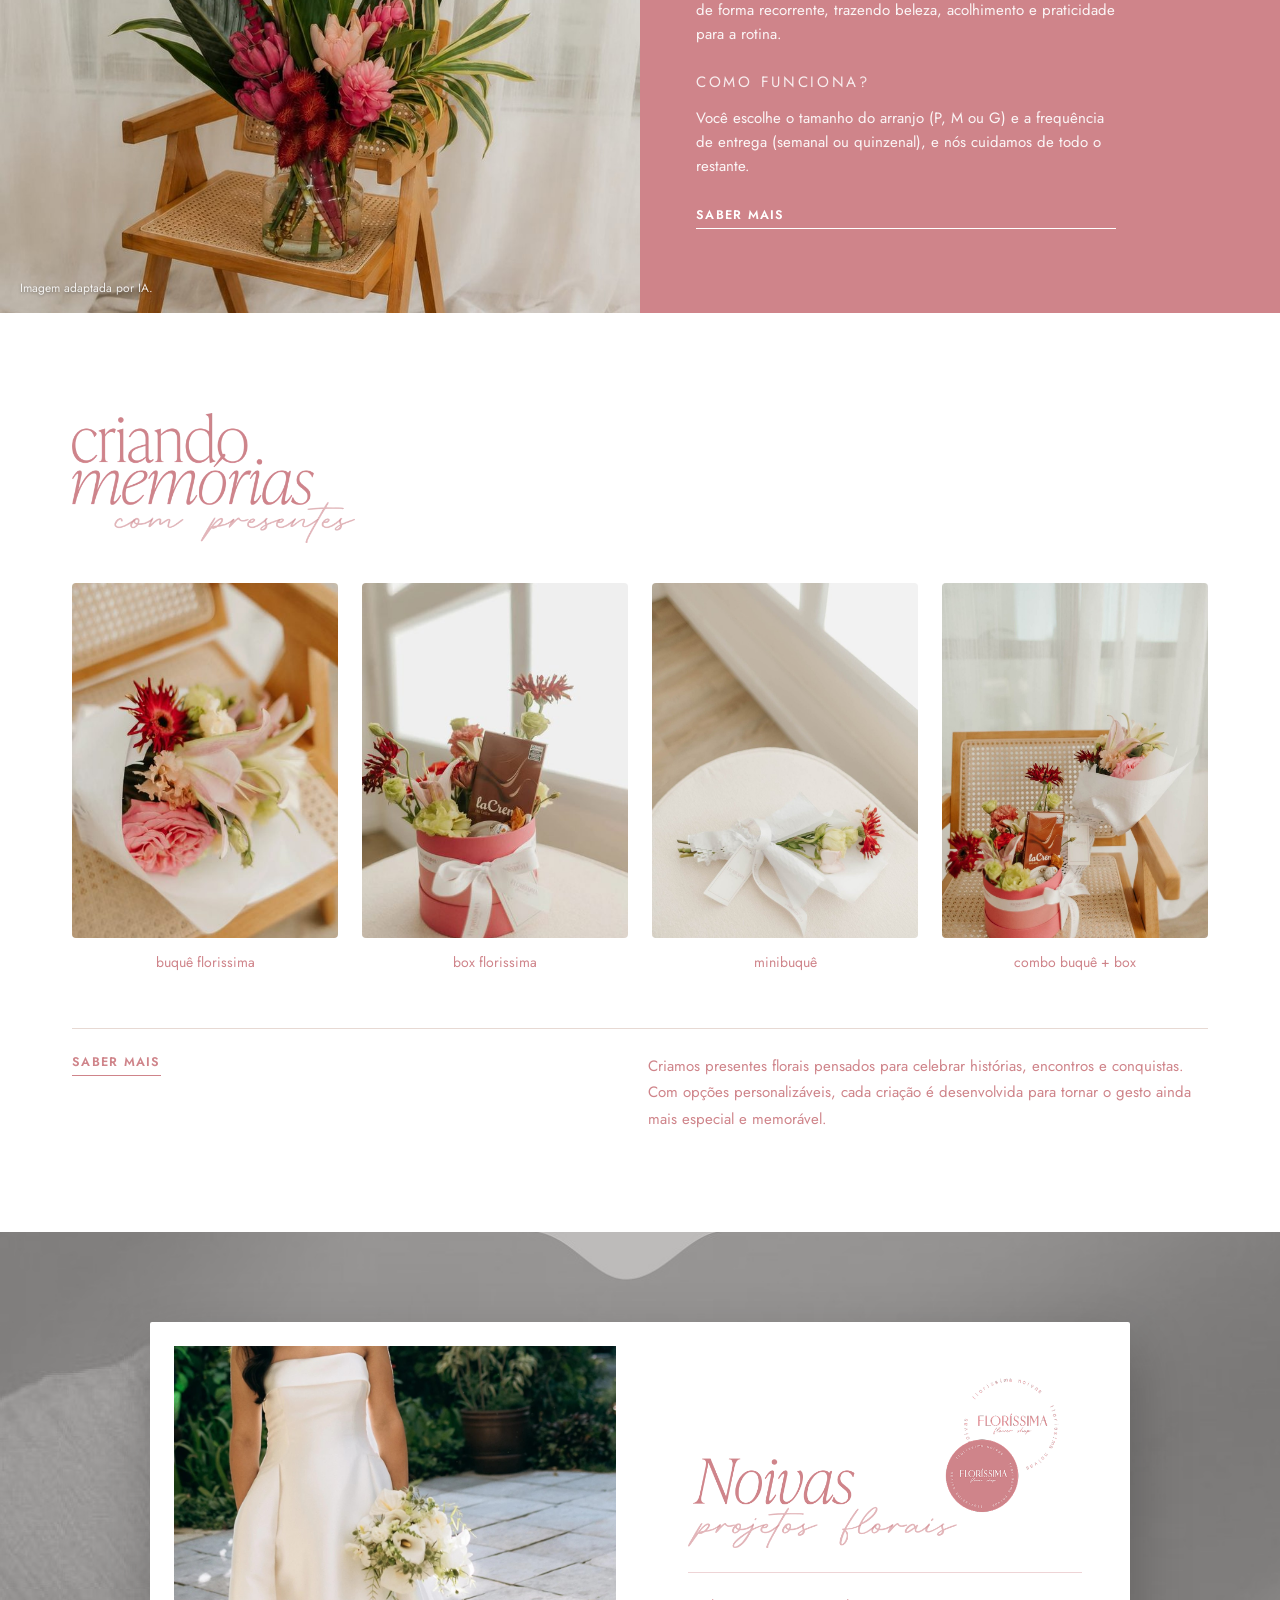
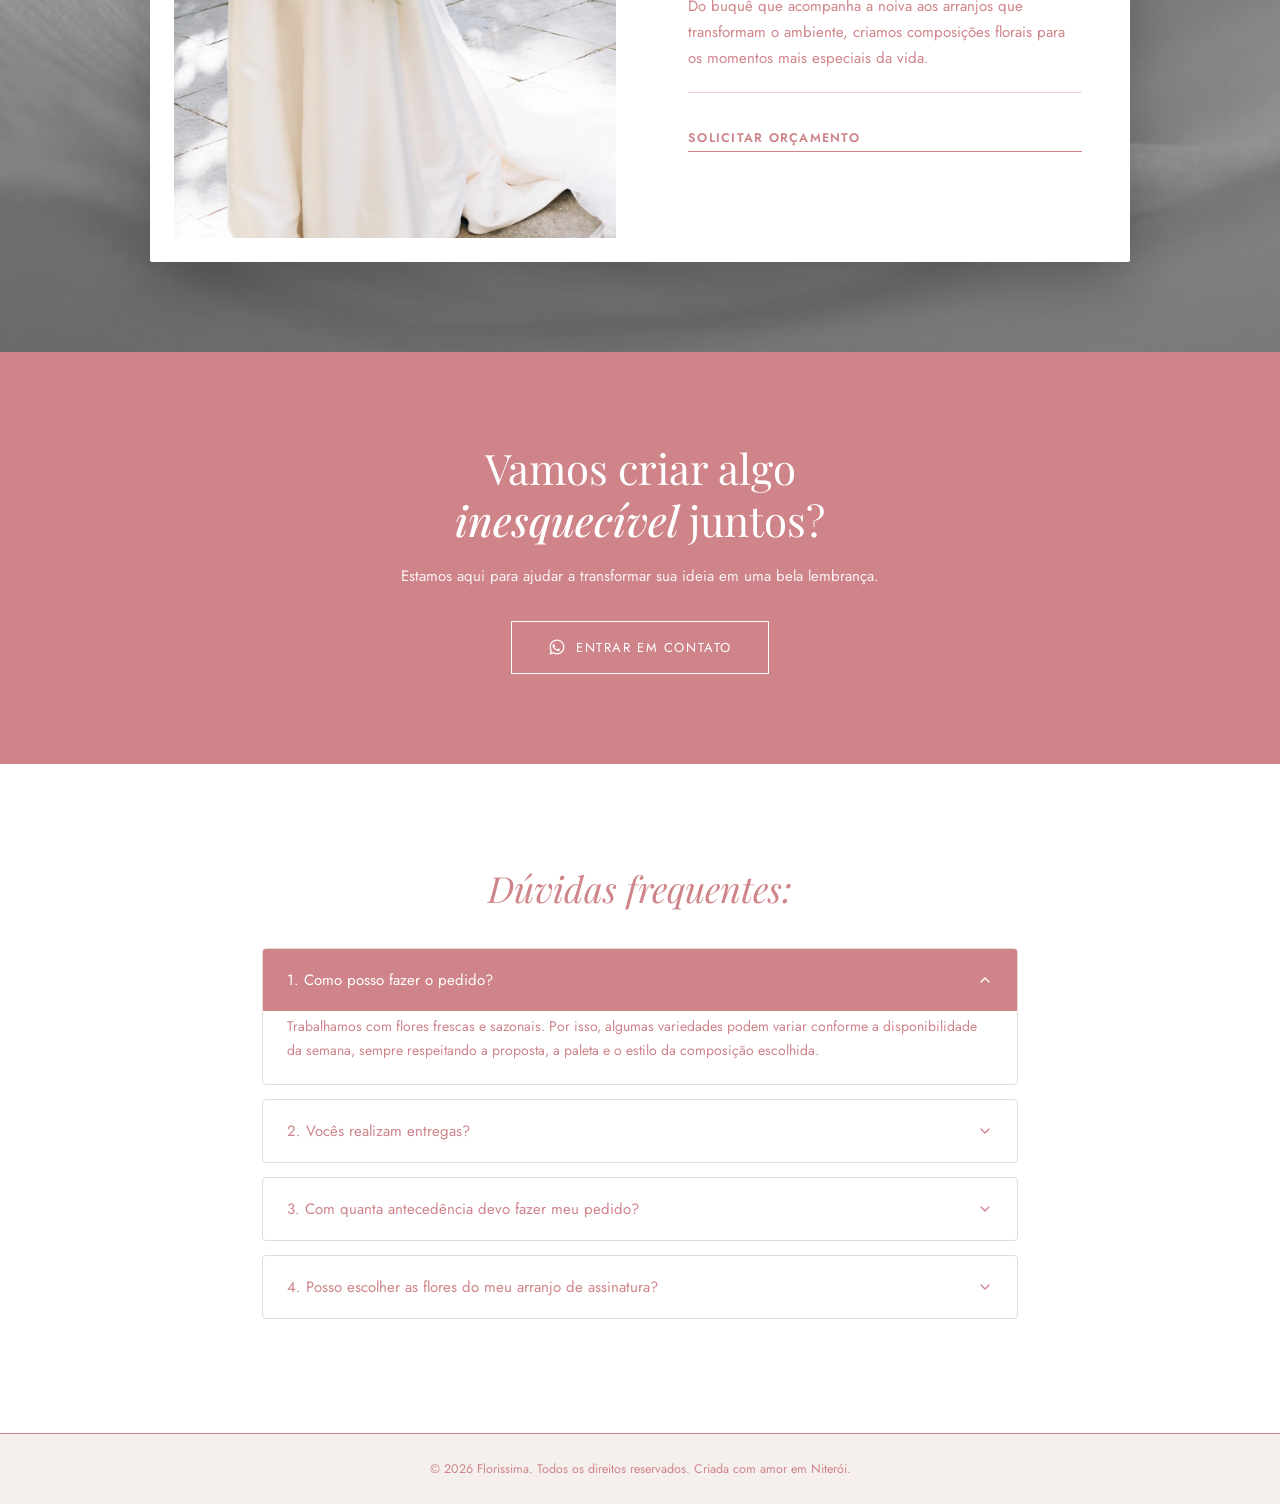
==== commit 1a2bac3f: "Remove ícone de sacola do cabeçalho em todas as páginas Remove o <span class="icon bag"> e o CSS órf" ====
--- a/index.html
+++ b/index.html
@@ -23,9 +23,6 @@
       <a href="#clube">CLUBE FLORÍSSIMA</a>
       <a href="/presentes">PRESENTES</a>
       <a href="#noivas">NOIVAS</a>
-      <span class="icon bag" aria-hidden="true">
-        <svg width="16" height="16" viewBox="0 0 24 24" fill="none" stroke="currentColor" stroke-width="2" stroke-linecap="round" stroke-linejoin="round"><path d="M6 2 3 6v14a2 2 0 0 0 2 2h14a2 2 0 0 0 2-2V6l-3-4Z"/><path d="M3 6h18"/><path d="M16 10a4 4 0 0 1-8 0"/></svg>
-      </span>
     </nav>
   </div>
 </header>
--- a/style.css
+++ b/style.css
@@ -114,15 +114,6 @@
   position: relative;
 }
 
-nav.main .icon.bag {
-  color: var(--rose);
-  display: inline-flex;
-  transition: transform 0.25s ease;
-}
-
-nav.main:hover .icon.bag {
-  transform: translateY(-2px);
-}
 
 /* Hero */
 
@@ -313,6 +304,7 @@
 }
 
 .clube-copy .text-link.light {
+  max-width: 420px;
   margin-top: 16px;
 }
 
@@ -370,7 +362,7 @@
 .showcase-footer p {
   flex: 1 1 420px;
   max-width: 560px;
-  font-size: 14.5px;
+  font-size: 15px;
   line-height: 1.75;
   color: var(--ink);
   margin: 0;
@@ -422,21 +414,26 @@
   padding: 56px 48px;
   display: flex;
   flex-direction: column;
-  justify-content: center;
+  justify-content: flex-start;
 }
 
 .noivas-title-img {
-  height: 110px;
+  height: 170px;
   width: auto;
+  max-width: none;
   align-self: flex-start;
   margin: 0 0 4px;
 }
 
 .noivas-copy p {
-  font-size: 14.5px;
+  font-size: 15px;
   line-height: 1.75;
   color: var(--ink);
   margin: 0;
+}
+
+.noivas-copy .text-link {
+  margin-top: 16px;
 }
 
 /* CTA */
@@ -446,7 +443,7 @@
   color: #fff;
   text-align: center;
   padding: 90px 32px;
-  margin-top: 100px;
+  margin-top: 0;
 }
 
 .cta h2 {
@@ -463,7 +460,7 @@
 }
 
 .cta p {
-  font-size: 15.5px;
+  font-size: 15px;
   margin: 0 auto 34px;
   max-width: 480px;
   opacity: 0.9;
@@ -558,6 +555,7 @@
   .showcase-grid { grid-template-columns: repeat(2, 1fr); }
   .noivas-card { grid-template-columns: 1fr; height: auto; }
   .noivas-photo { min-height: 320px; }
+  .noivas-title-img { height: auto; width: 60%; max-width: 260px; align-self: flex-start; margin-right: 0; }
 }
 
 @media (max-width: 560px) {
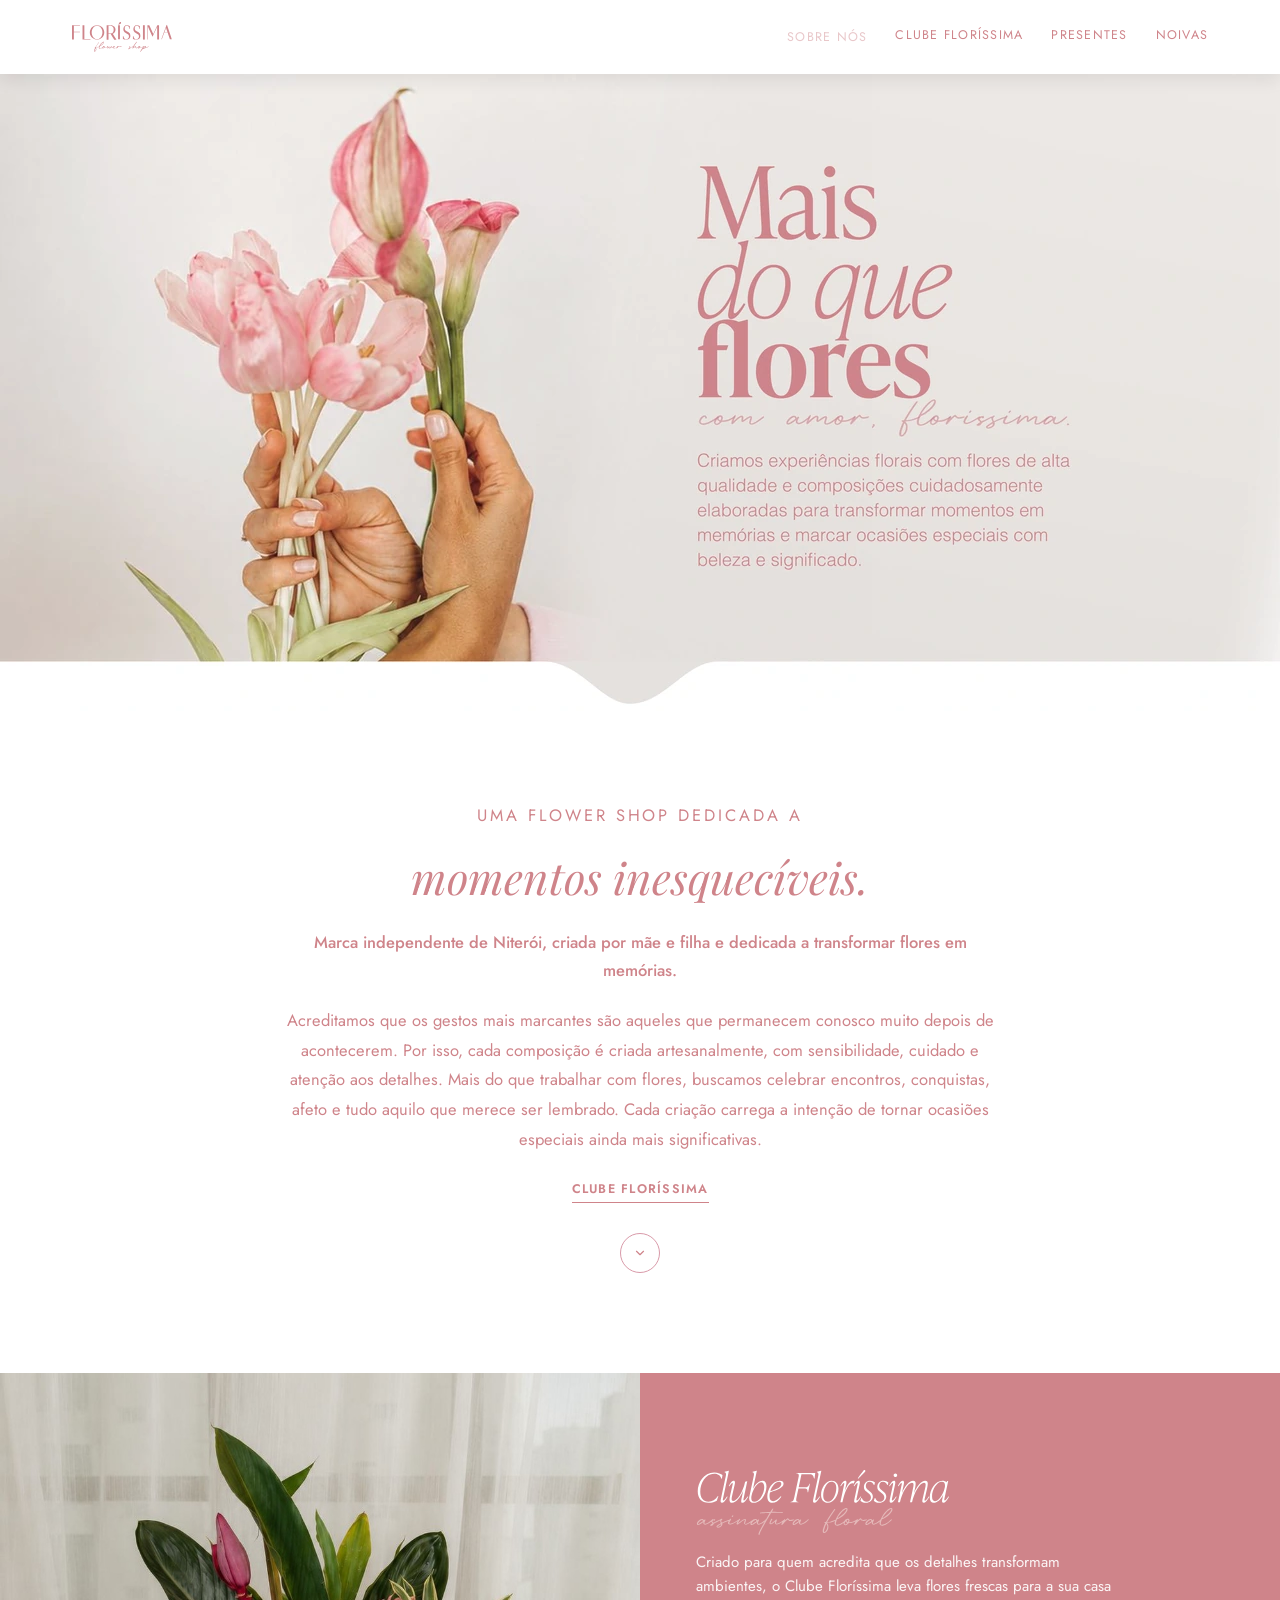
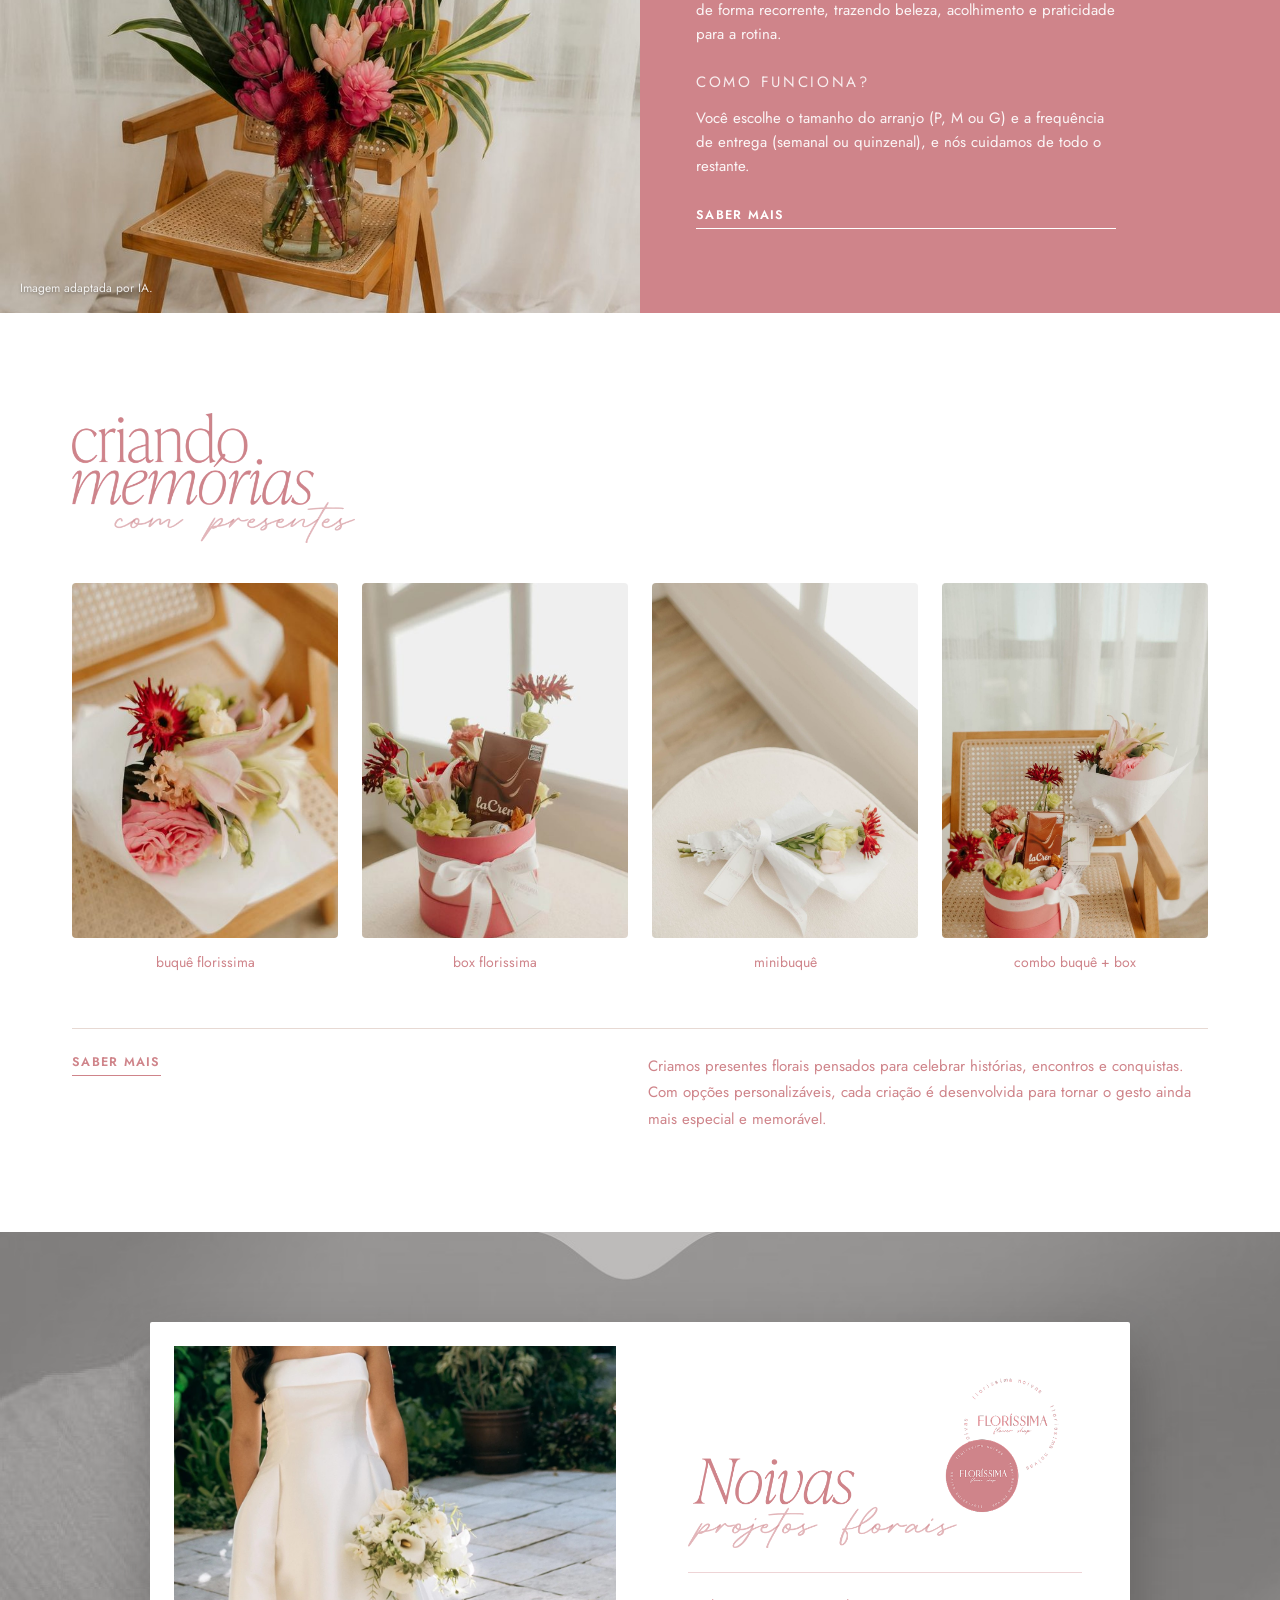
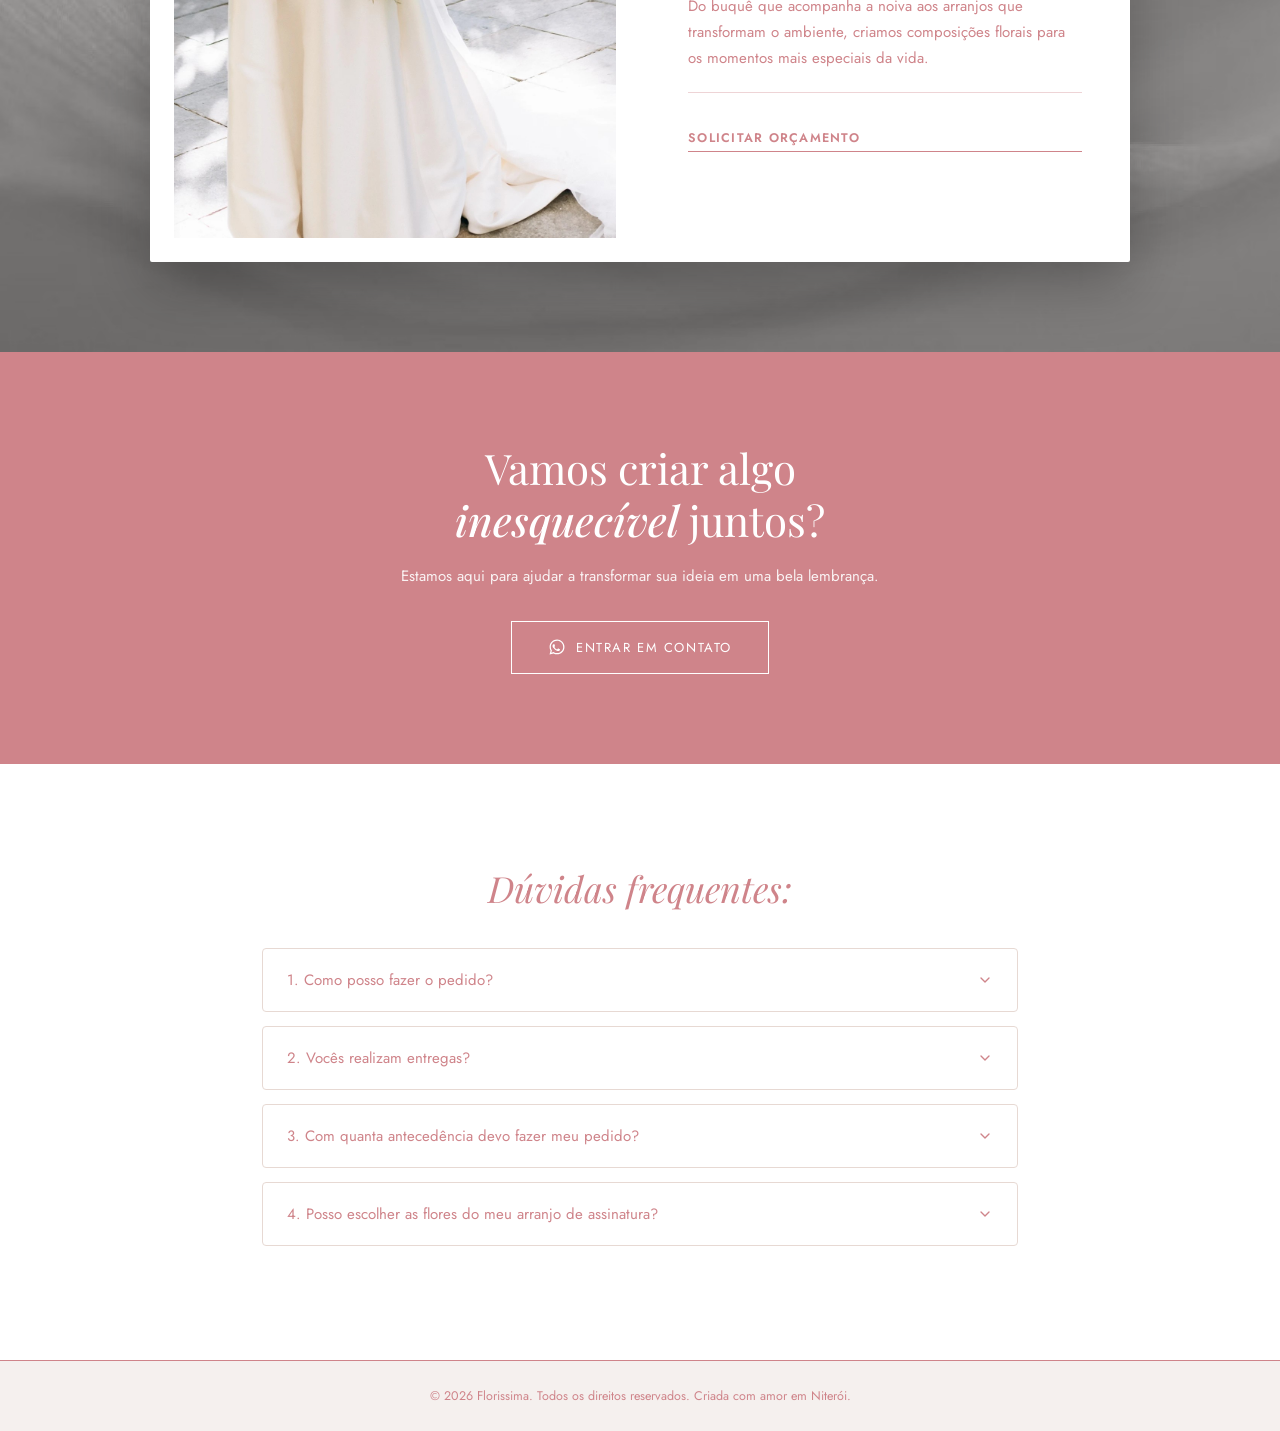
==== commit f79a354c: "Faz todas as caixinhas de dúvidas frequentes iniciarem fechadas" ====
--- a/index.html
+++ b/index.html
@@ -115,7 +115,7 @@
 <section class="faq">
   <h2 class="script-heading">Dúvidas frequentes:</h2>
 
-  <details class="faq-item" open>
+  <details class="faq-item">
     <summary>
       <span>1. Como posso fazer o pedido?</span>
       <svg class="chev" width="16" height="16" viewBox="0 0 24 24" fill="none" stroke="currentColor" stroke-width="2" stroke-linecap="round" stroke-linejoin="round"><path d="M6 9l6 6 6-6"/></svg>
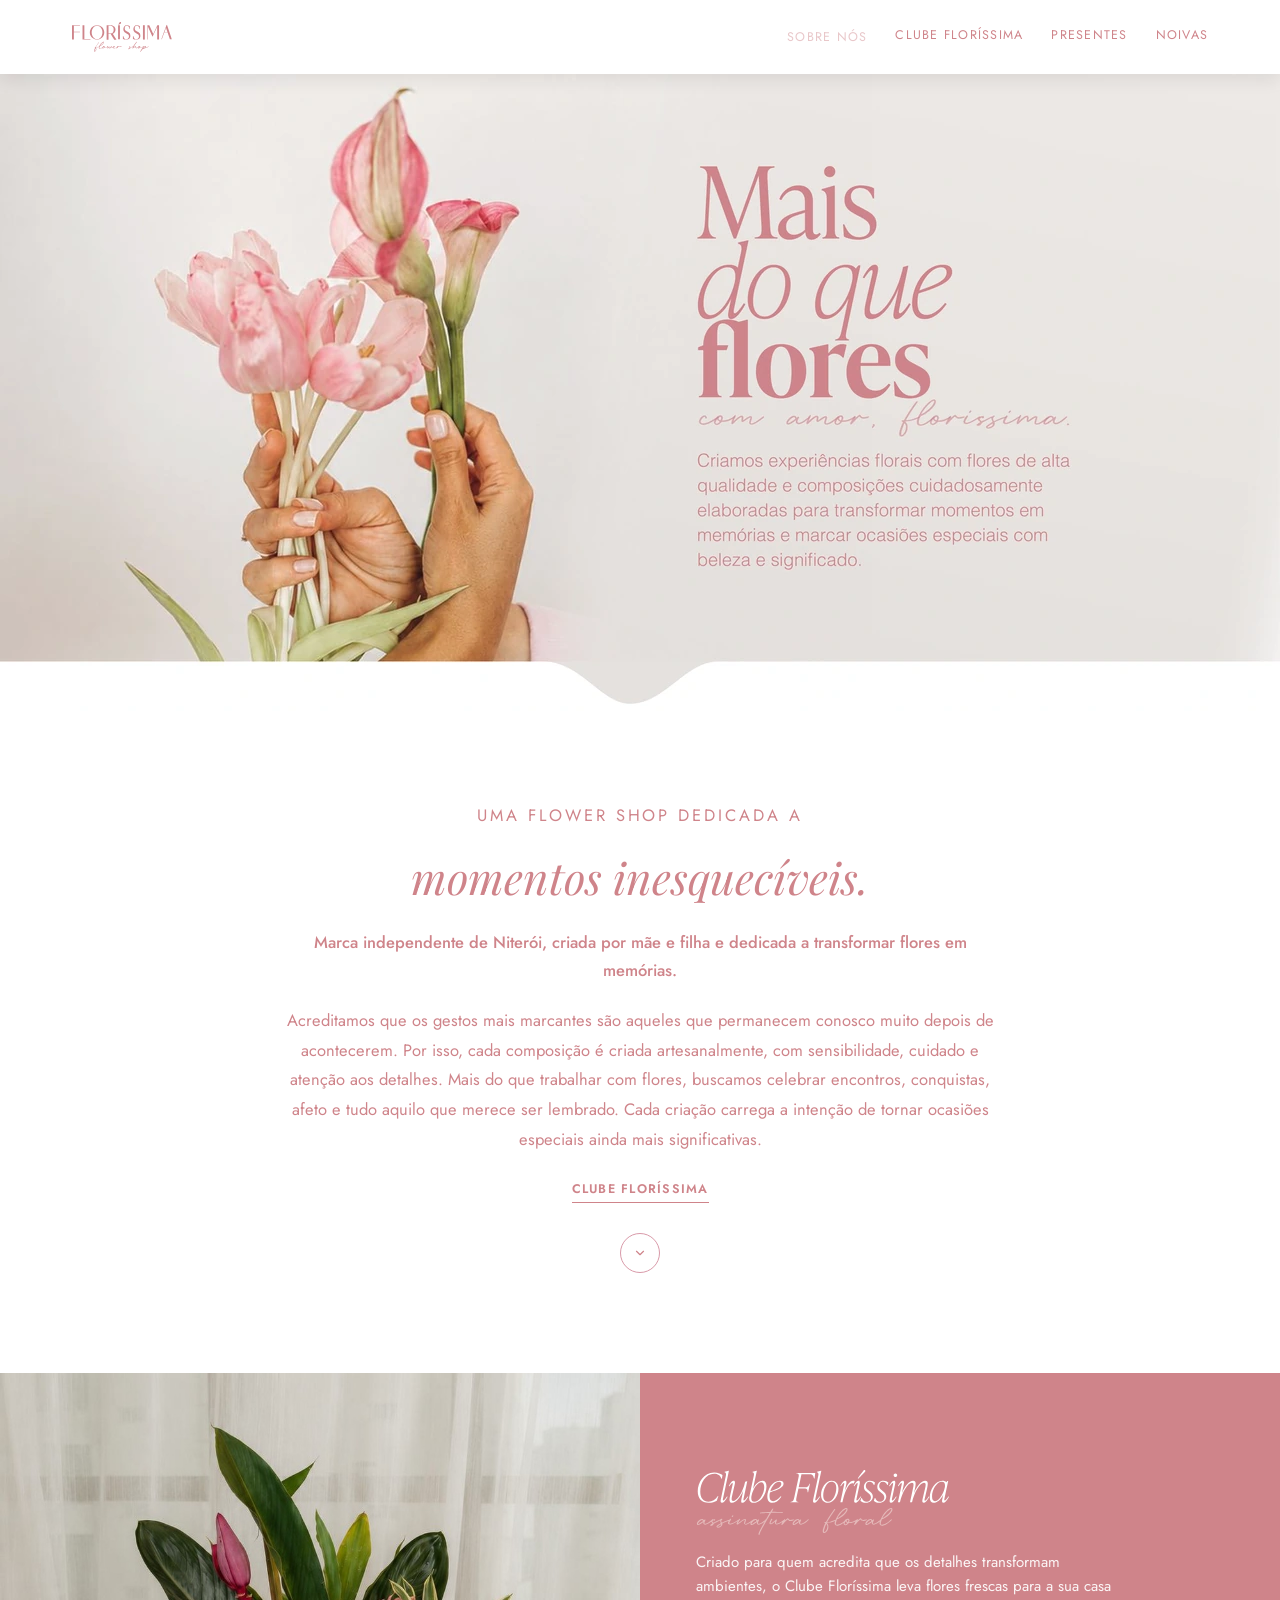
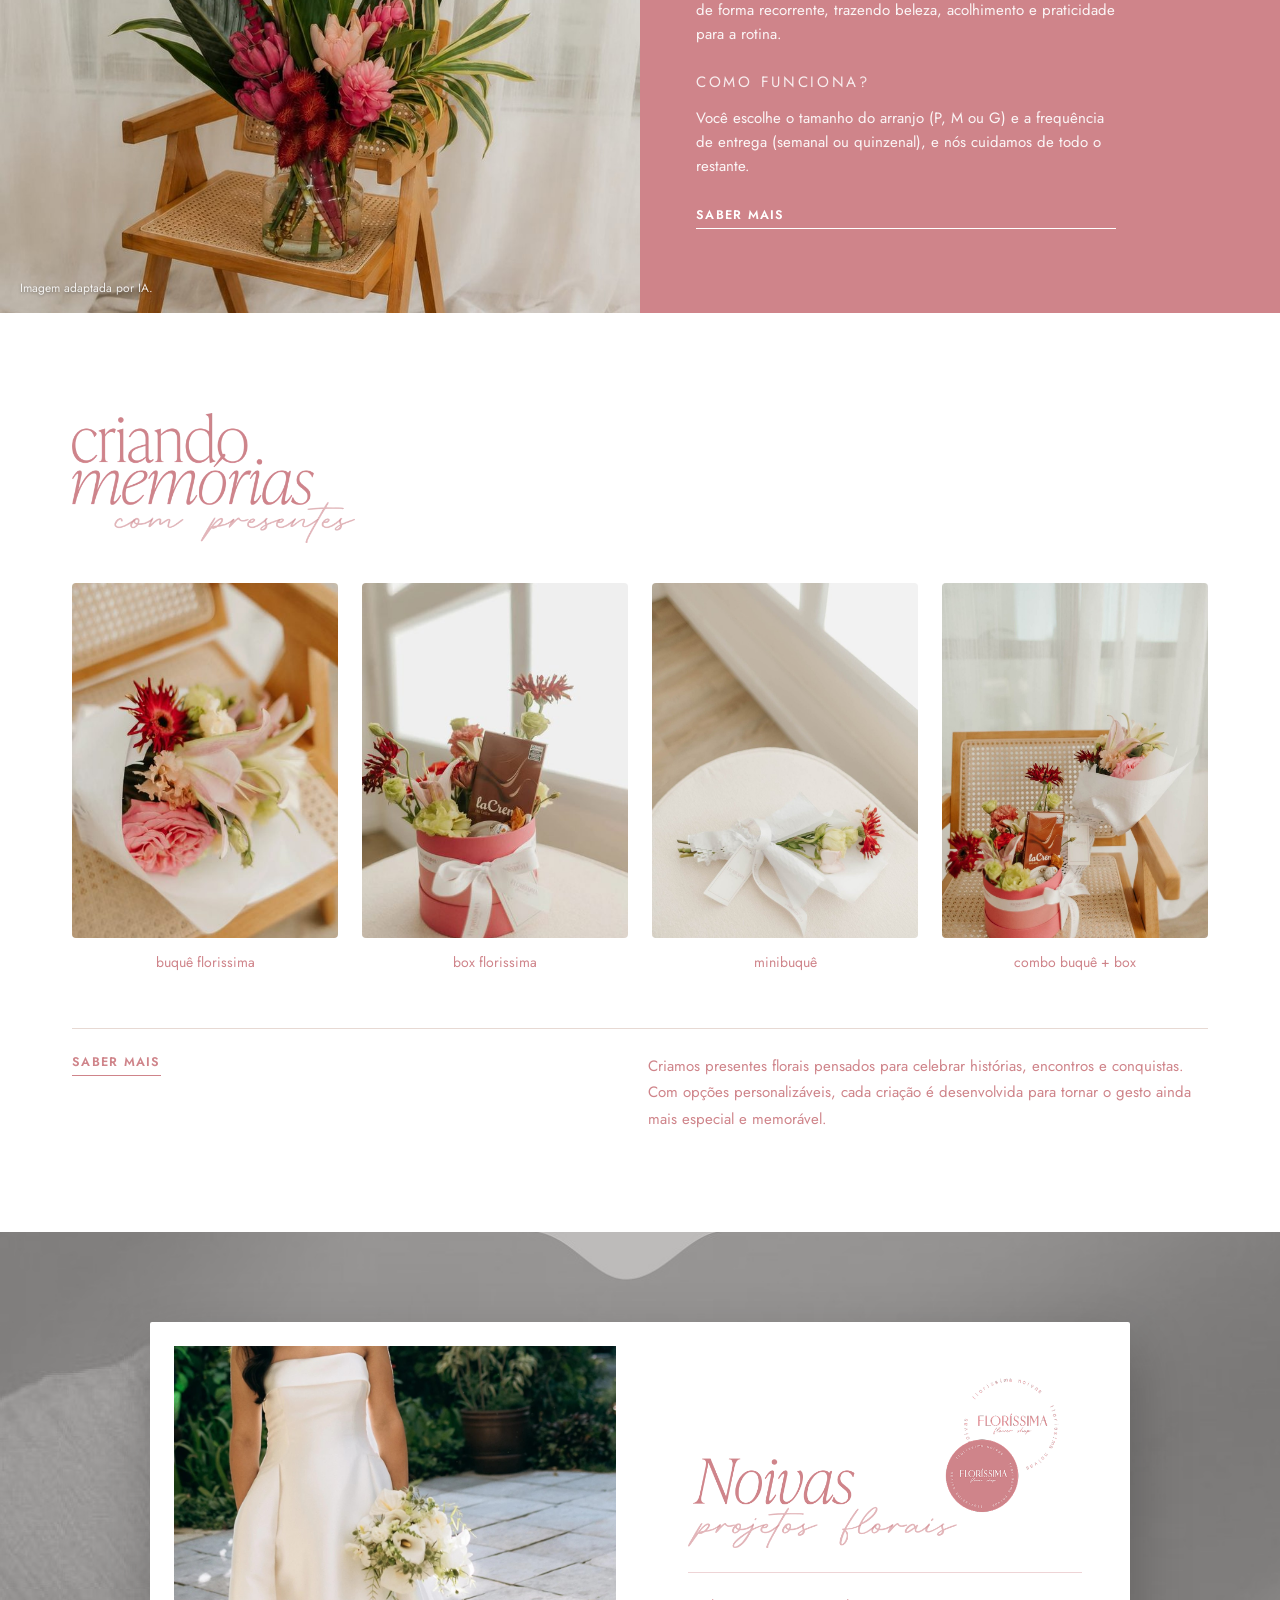
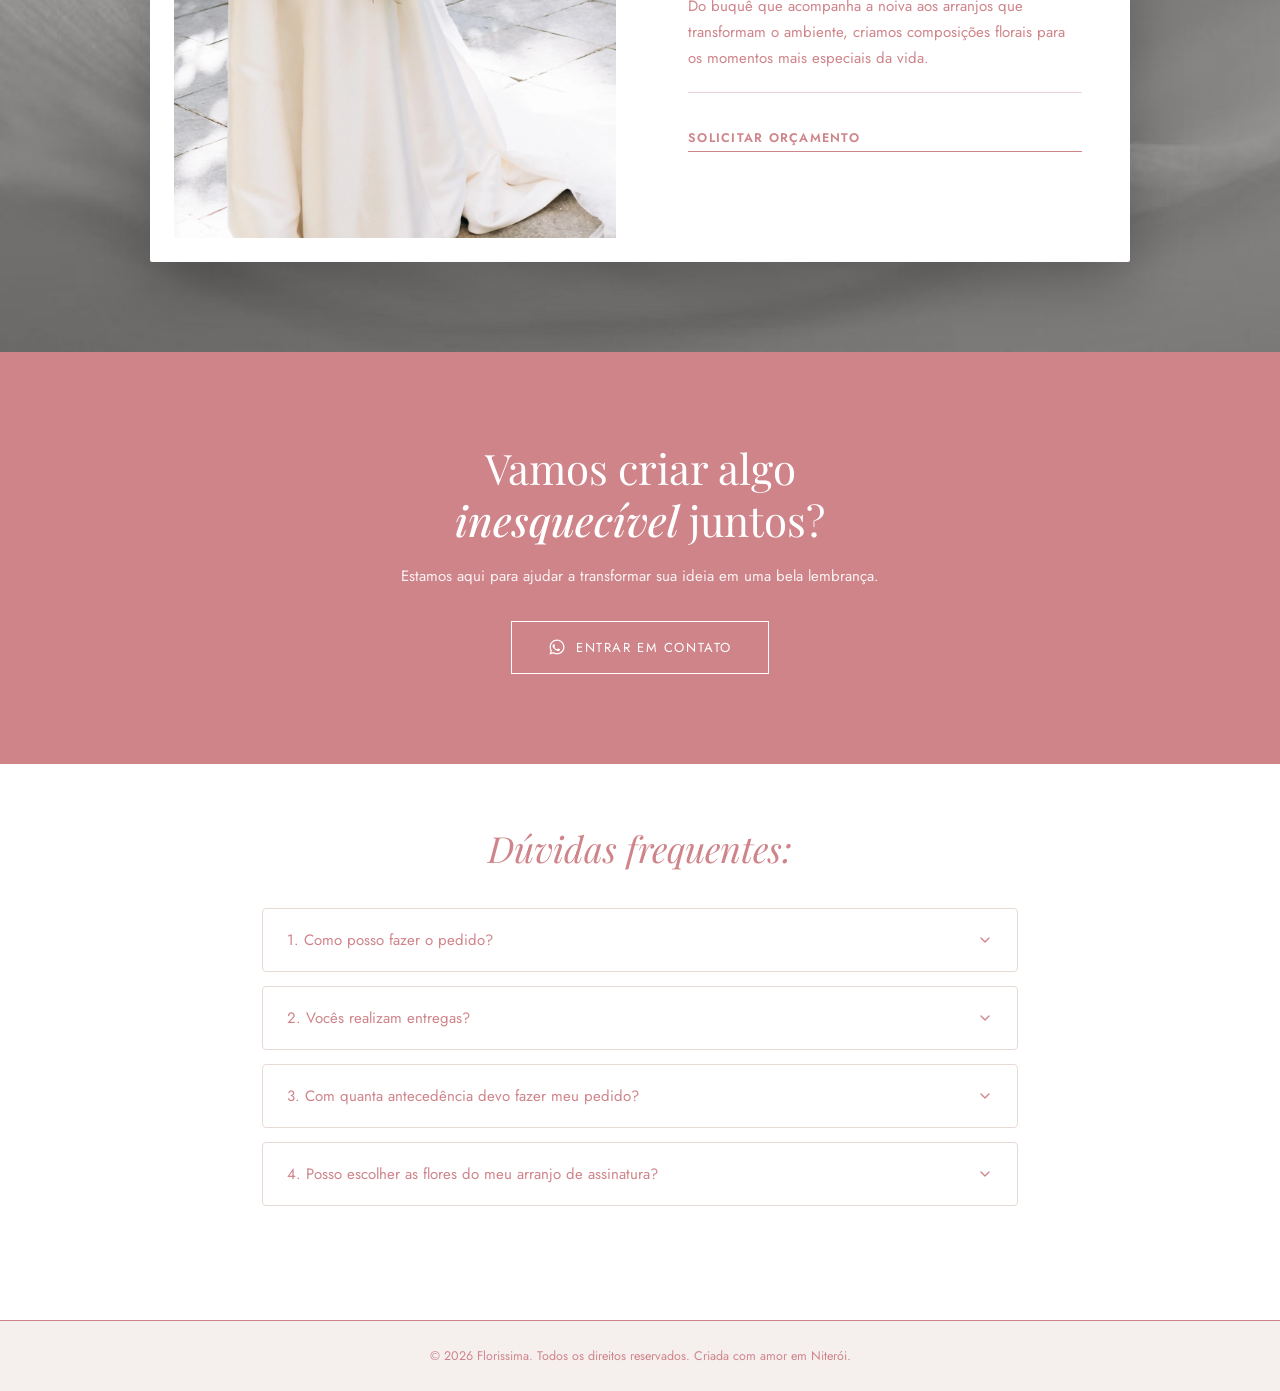
==== commit cdfe3ae3: "Adiciona favicon com a logo da Floríssima Substitui o ícone padrão (globo) da aba do navegador pela " ====
--- a/index.html
+++ b/index.html
@@ -5,6 +5,10 @@
 <meta name="viewport" content="width=device-width, initial-scale=1">
 <title>Floríssima Flower Shop | Niterói</title>
 <meta name="description" content="Floríssima, flower shop de Niterói. Buquês, boxes, assinatura de flores (Clube Floríssima) e projetos florais para noivas.">
+<link rel="icon" href="/favicon.ico" sizes="any">
+<link rel="icon" href="/favicon-32x32.png" sizes="32x32" type="image/png">
+<link rel="icon" href="/favicon-16x16.png" sizes="16x16" type="image/png">
+<link rel="apple-touch-icon" href="/apple-touch-icon.png">
 <link rel="preconnect" href="https://fonts.googleapis.com">
 <link rel="preconnect" href="https://fonts.gstatic.com" crossorigin>
 <link href="https://fonts.googleapis.com/css2?family=Playfair+Display:ital,wght@0,400;0,500;0,700;1,400;1,500&family=Alex+Brush&family=Jost:wght@300;400;500;600&display=swap" rel="stylesheet">
--- a/style.css
+++ b/style.css
@@ -487,7 +487,7 @@
 
 .faq {
   max-width: 820px;
-  margin: 100px auto 0;
+  margin: 60px auto 0;
   padding: 0 32px 100px;
 }
 
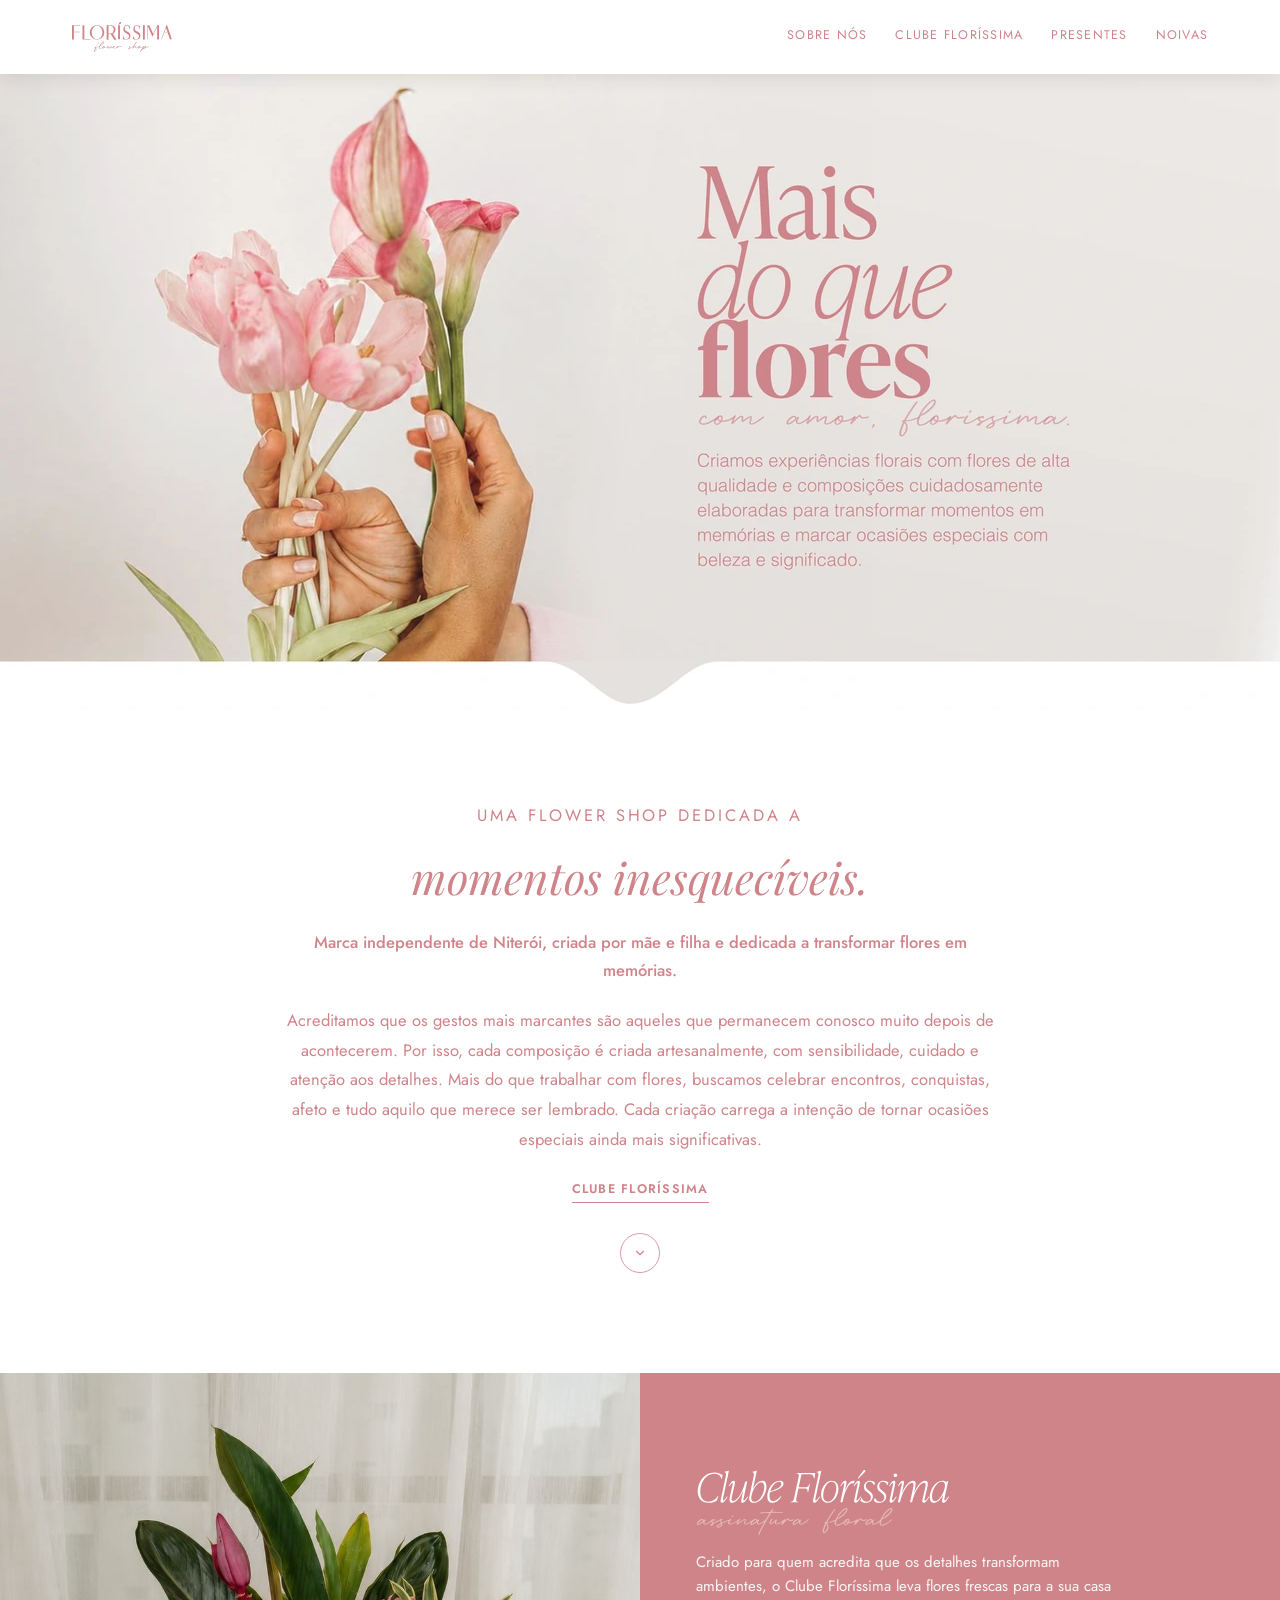
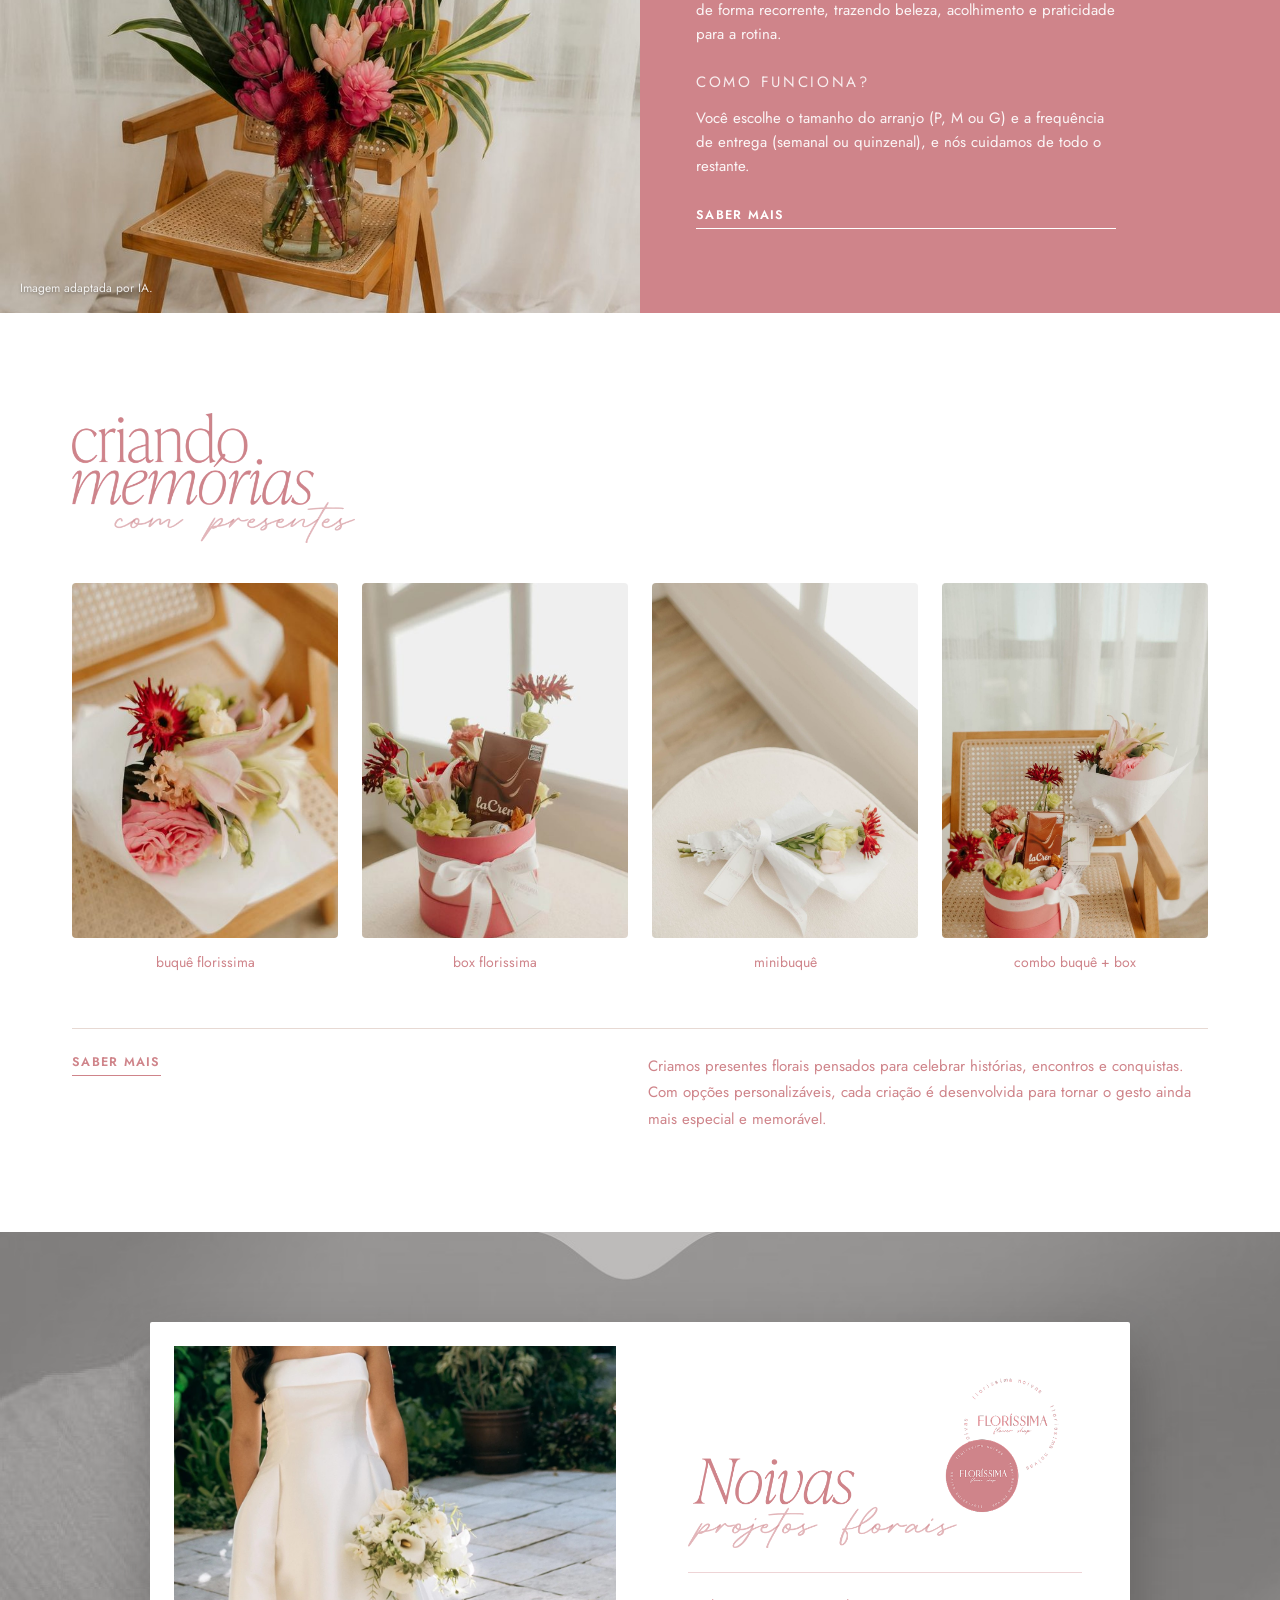
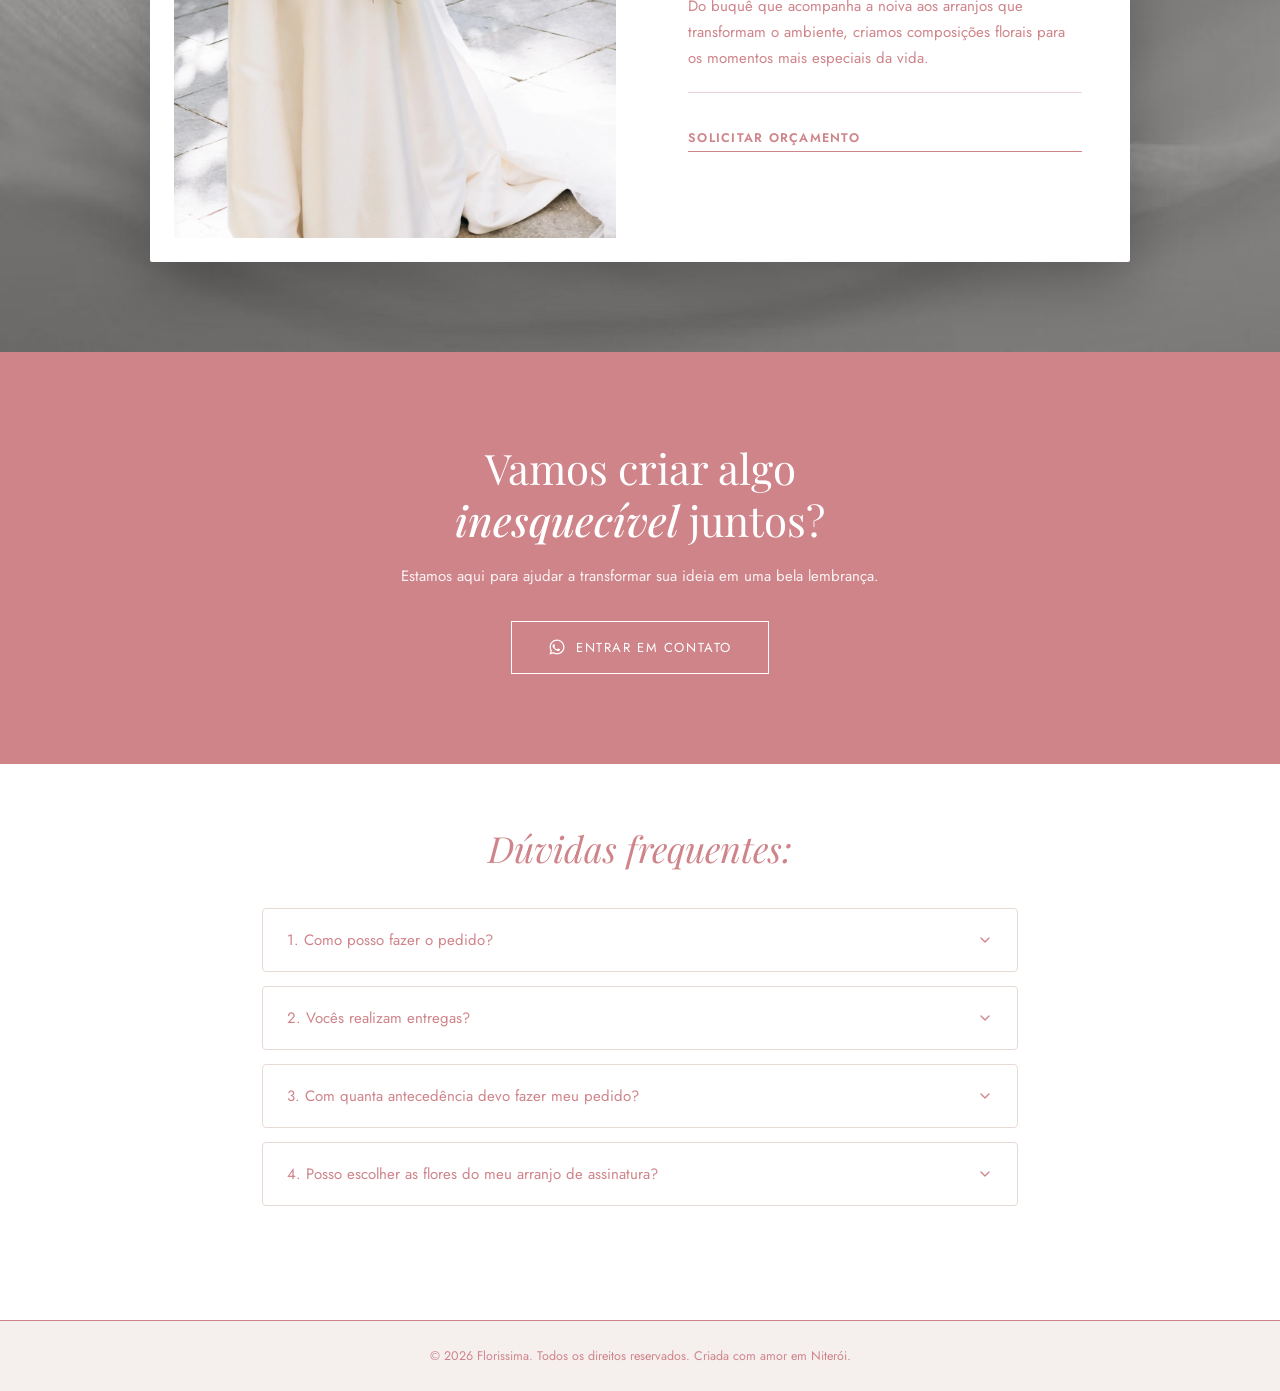
==== commit cab974c8: "Cria página Sobre Nós e ativa o link no menu Adiciona a página /sobre com história da marca e valore" ====
--- a/index.html
+++ b/index.html
@@ -23,10 +23,10 @@
       <img src="/presentes/img/logo.svg" alt="Floríssima flower shop">
     </a>
     <nav class="main">
-      <a href="#" class="disabled" title="Em breve">SOBRE NÓS</a>
-      <a href="#clube">CLUBE FLORÍSSIMA</a>
+      <a href="/sobre">SOBRE NÓS</a>
+      <a href="/clube">CLUBE FLORÍSSIMA</a>
       <a href="/presentes">PRESENTES</a>
-      <a href="#noivas">NOIVAS</a>
+      <a href="/noivas">NOIVAS</a>
     </nav>
   </div>
 </header>
@@ -43,7 +43,7 @@
   <h2 class="script-heading">momentos inesquecíveis.</h2>
   <p class="lead">Marca independente de Niterói, criada por mãe e filha e dedicada a transformar flores em memórias.</p>
   <p>Acreditamos que os gestos mais marcantes são aqueles que permanecem conosco muito depois de acontecerem. Por isso, cada composição é criada artesanalmente, com sensibilidade, cuidado e atenção aos detalhes. Mais do que trabalhar com flores, buscamos celebrar encontros, conquistas, afeto e tudo aquilo que merece ser lembrado. Cada criação carrega a intenção de tornar ocasiões especiais ainda mais significativas.</p>
-  <a href="#clube" class="text-link">CLUBE FLORÍSSIMA</a>
+  <a href="/clube" class="text-link">CLUBE FLORÍSSIMA</a>
   <a href="#clube" class="scroll-hint" aria-label="Ir para o Clube Floríssima">
     <svg width="14" height="14" viewBox="0 0 24 24" fill="none" stroke="currentColor" stroke-width="2" stroke-linecap="round" stroke-linejoin="round"><path d="M6 9l6 6 6-6"/></svg>
   </a>
@@ -60,7 +60,7 @@
 
     <p class="eyebrow light">COMO FUNCIONA?</p>
     <p>Você escolhe o tamanho do arranjo (P, M ou G) e a frequência de entrega (semanal ou quinzenal), e nós cuidamos de todo o restante.</p>
-    <a class="text-link light" target="_blank" rel="noopener" href="https://wa.me/5521975151898?text=Ol%C3%A1%2C%20quero%20saber%20mais%20sobre%20o%20Clube%20Flor%C3%ADssima.">SABER MAIS</a>
+    <a class="text-link light" href="/clube">SABER MAIS</a>
   </div>
 </section>
 
@@ -102,7 +102,7 @@
       <hr>
       <p>Do buquê que acompanha a noiva aos arranjos que transformam o ambiente, criamos composições florais para os momentos mais especiais da vida.</p>
       <hr>
-      <a class="text-link" target="_blank" rel="noopener" href="https://wa.me/5521975151898?text=Ol%C3%A1%2C%20gostaria%20de%20solicitar%20um%20or%C3%A7amento%20para%20noivas.">SOLICITAR ORÇAMENTO</a>
+      <a class="text-link" href="/noivas">SOLICITAR ORÇAMENTO</a>
     </div>
   </div>
 </section>
